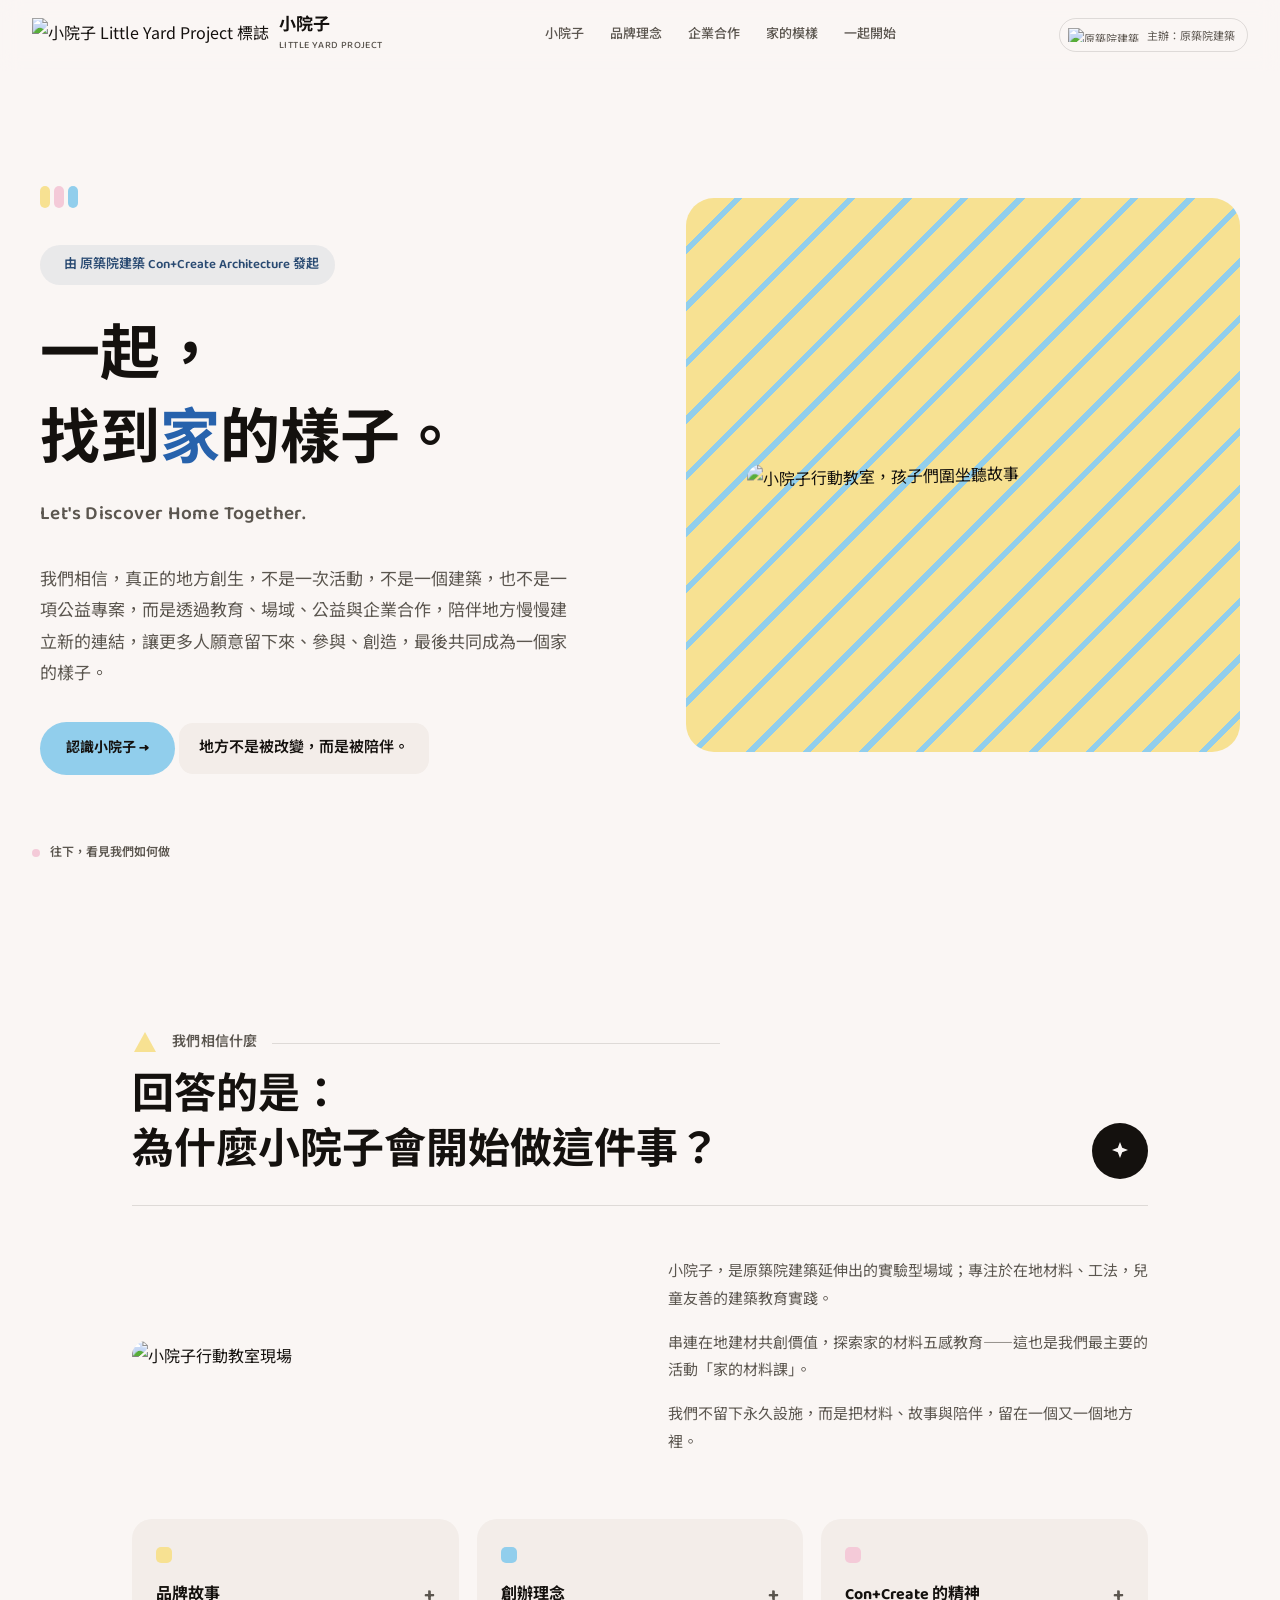
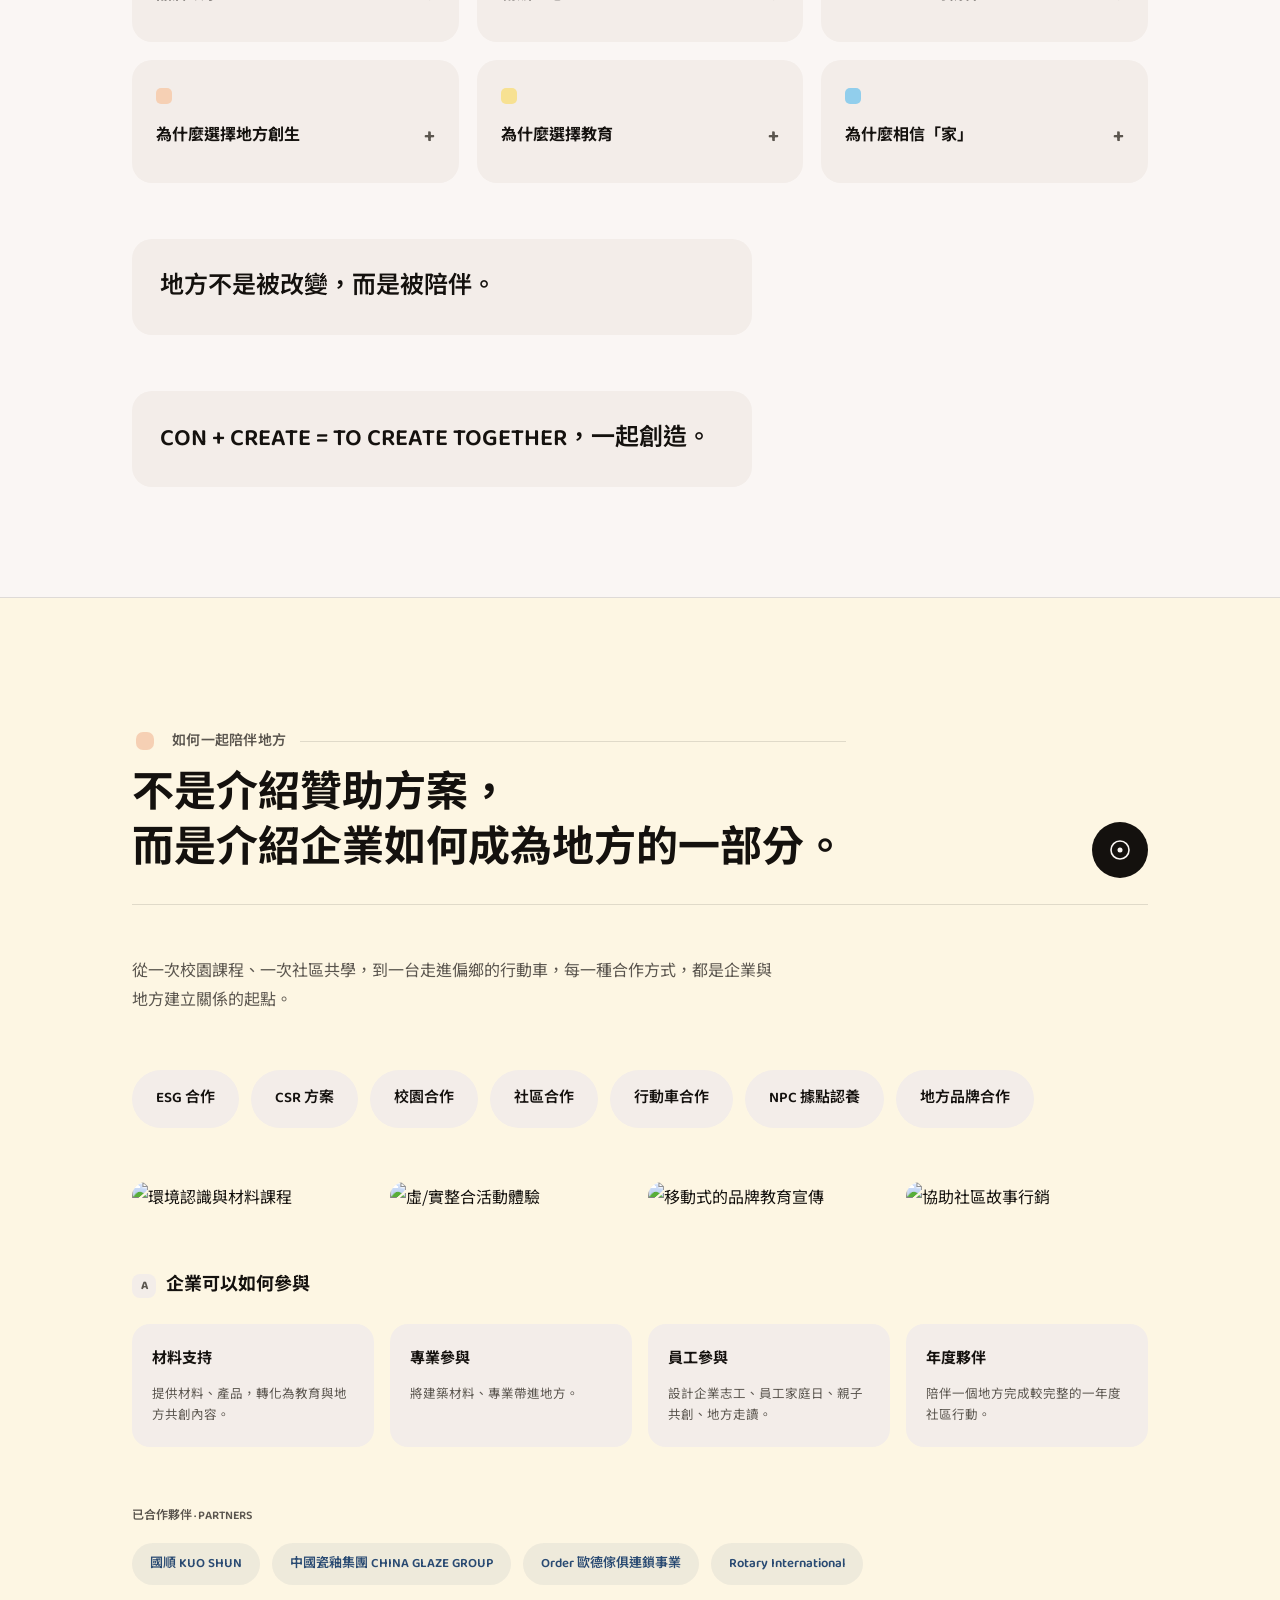
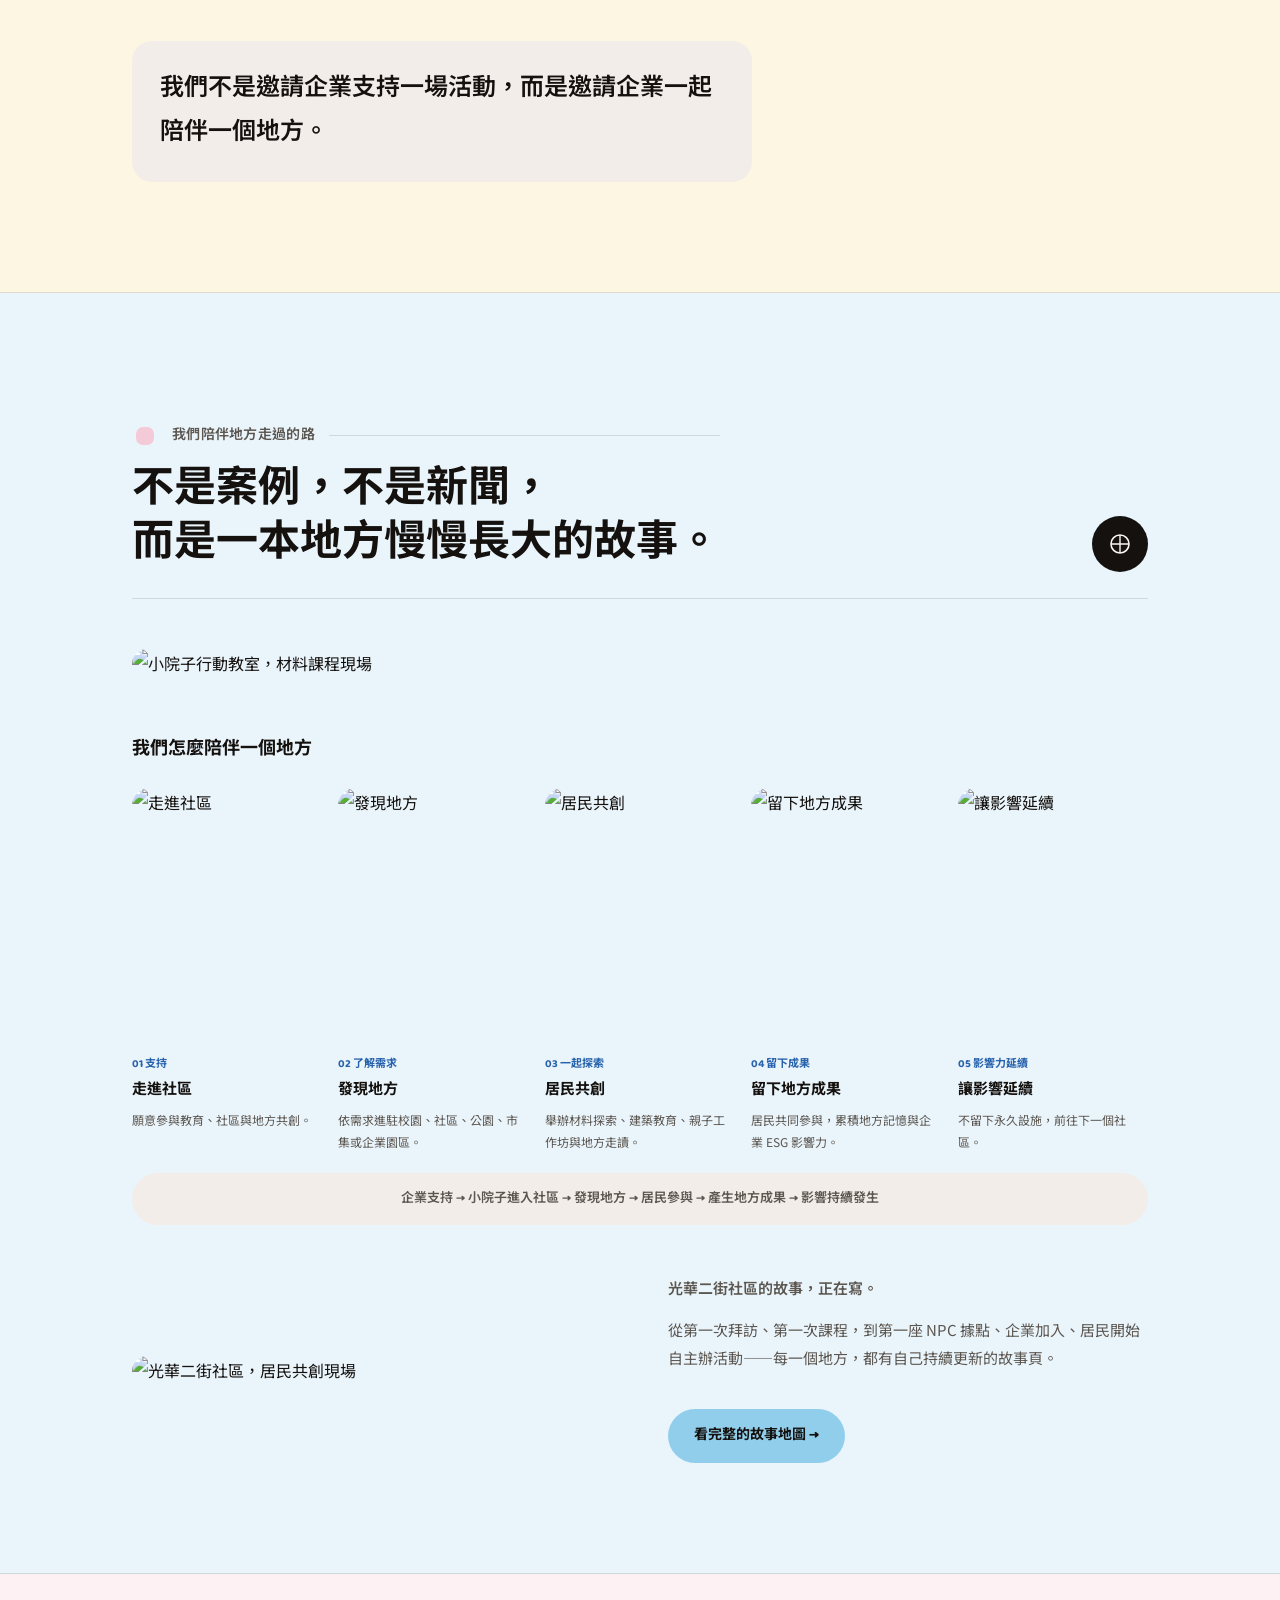
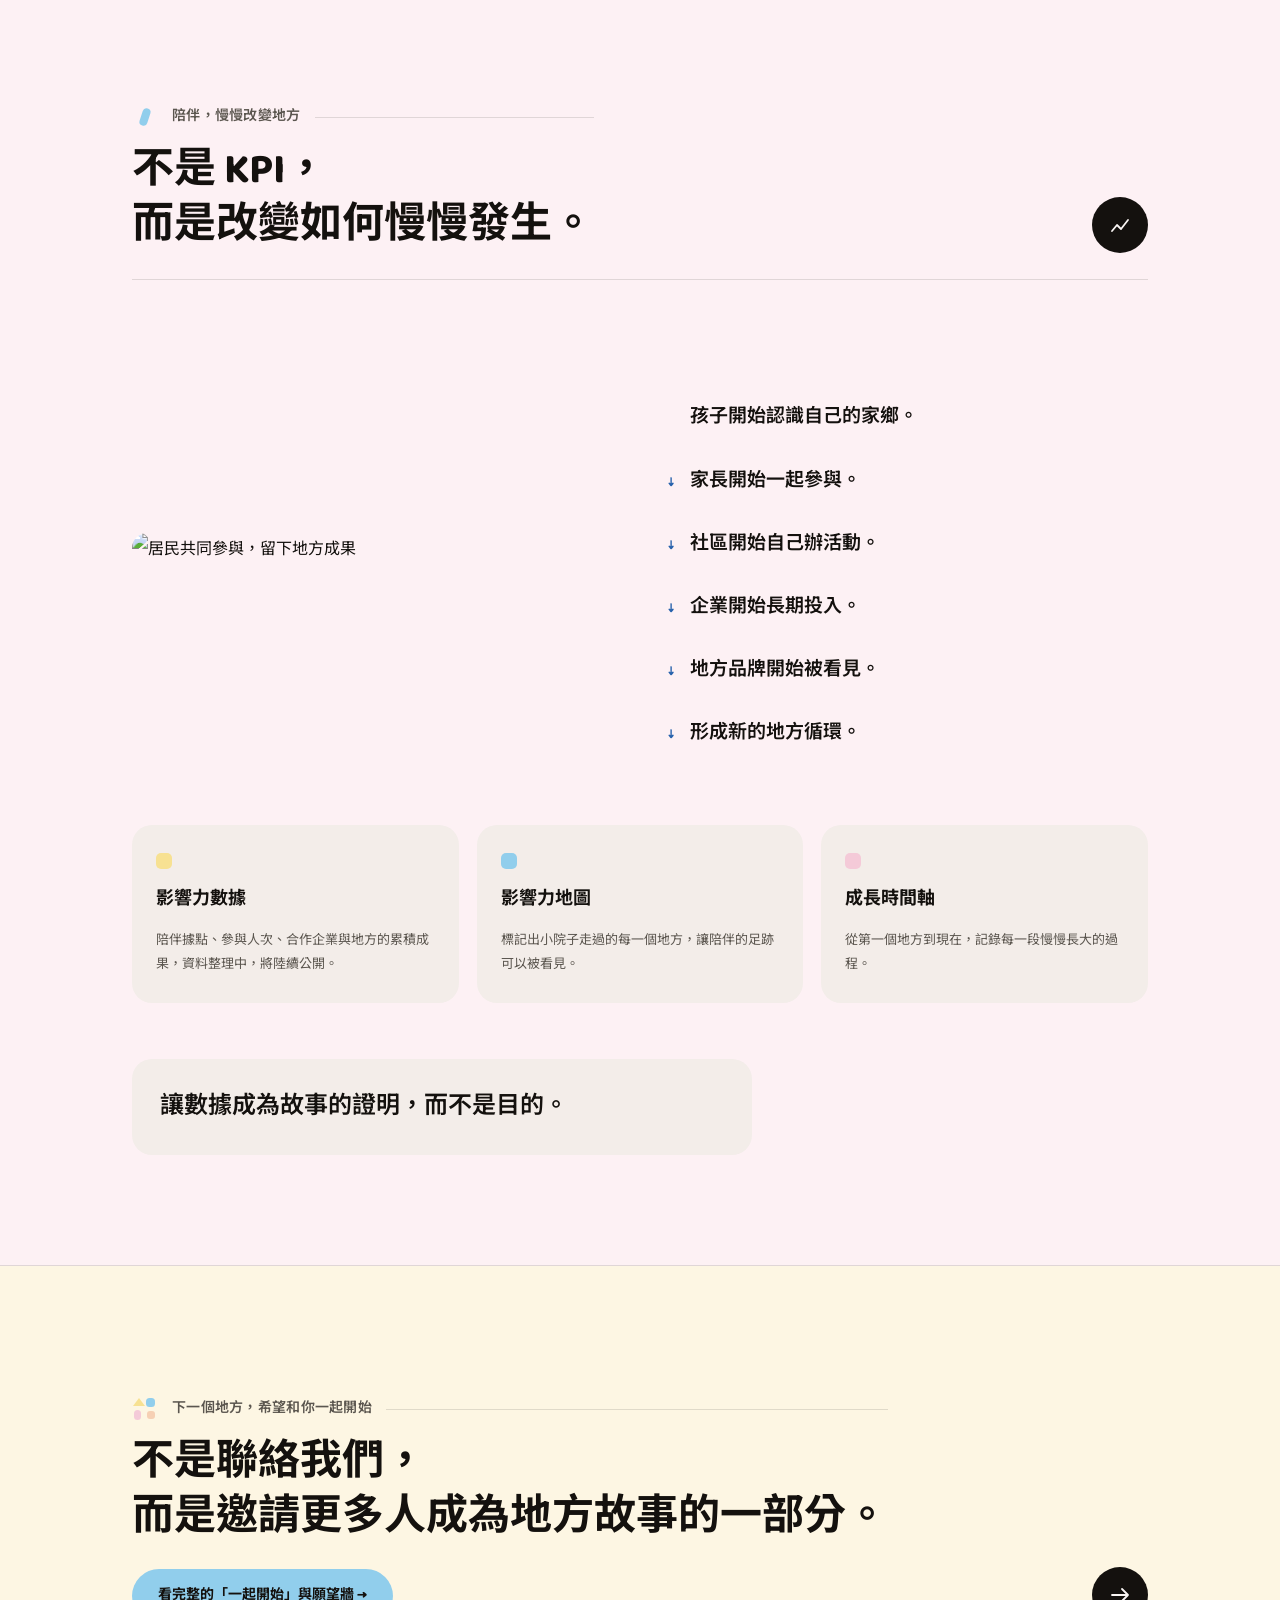
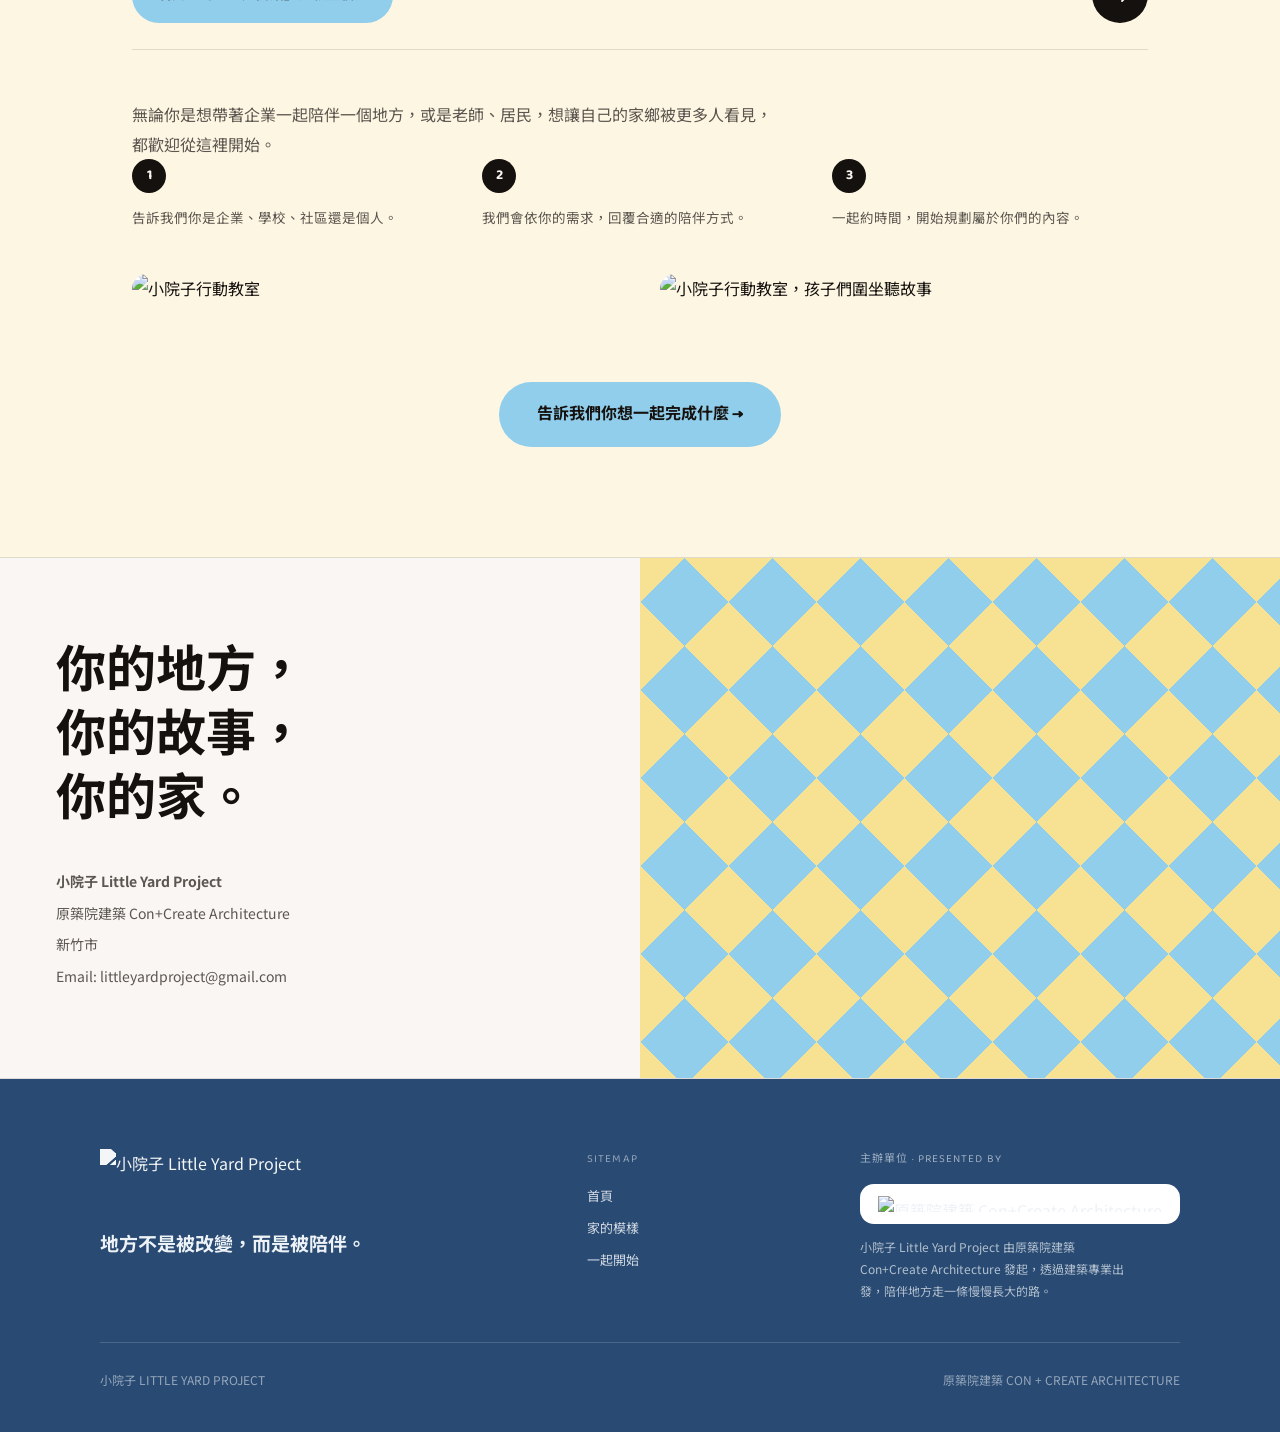
==== index.html @ 39e90b89 "更新 index.html via EZPage" ====
<!DOCTYPE html>
<html lang="zh-Hant">
<head>
<meta charset="UTF-8">
<meta name="viewport" content="width=device-width, initial-scale=1.0">
<title>小院子 Little Yard Project｜每一個地方，都值得慢慢成為一個家</title>
<link rel="preconnect" href="https://fonts.googleapis.com">
<link rel="preconnect" href="https://fonts.gstatic.com" crossorigin>
<link href="https://fonts.googleapis.com/css2?family=Baloo+2:wght@500;600;700;800&family=Noto+Sans+TC:wght@400;500;700;900&display=swap" rel="stylesheet">
<style>

  :root{
    --paper: #FAF6F4;
    --paper-2: #F3EDE9;
    --ink: #14110E;
    --ink-soft: #5B564F;

    --yellow: #F7E192;
    --peach:  #F6D0B4;
    --pink:   #F4CAD8;
    --sky:    #91CEEC;

    --deepblue: #2762AC;
    --lavender: #CEC0DE;

    --navy:  #294A72;
    --steel: #528CAF;
    --slate: #627493;

    --line: rgba(20,17,14,0.12);
    --sans: 'Noto Sans TC', sans-serif;
    --round: 'Baloo 2', 'Noto Sans TC', sans-serif;
  }

  *{box-sizing:border-box; margin:0; padding:0;}
  html{scroll-behavior:smooth;}
  body{
    background:var(--paper);
    color:var(--ink);
    font-family:var(--sans);
    line-height:1.85;
    overflow-x:hidden;
  }
  img,svg{display:block; max-width:100%;}
  a{color:inherit; text-decoration:none;}
  ::selection{ background:var(--pink); color:var(--ink); }

  .wrap{ max-width:1080px; margin:0 auto; padding:0 32px; }

  .chapter{
    position:relative;
    padding:130px 0 110px;
    border-bottom:1px solid var(--line);
  }
  .chapter:last-of-type{ border-bottom:none; }

  h1,h2,h3{ font-family:var(--round); font-weight:700; color:var(--ink); }

  .eyebrow{
    display:flex; align-items:center; gap:14px;
    font-family:var(--round);
    font-size:14px; font-weight:600;
    letter-spacing:0.02em;
    color:var(--ink-soft);
    margin-bottom:26px;
  }
  .eyebrow .mk{ width:26px; height:26px; flex:none; }
  .eyebrow::after{ content:""; flex:1; height:1px; background:var(--line); }

  .lead{
    font-family:var(--round);
    font-size:clamp(22px,3vw,30px);
    font-weight:600;
    color:var(--ink);
    max-width:720px;
    line-height:1.55;
    margin-bottom:20px;
  }
  .body-text{ font-size:16px; color:var(--ink-soft); max-width:640px; }
  .body-text + .body-text{ margin-top:14px; }

  .pull{
    font-family:var(--round);
    font-size:clamp(19px,2.4vw,24px);
    font-weight:600;
    color:var(--ink);
    max-width:620px;
    margin-top:56px;
    padding:26px 28px;
    background:var(--paper-2);
    border-radius:20px;
    position:relative;
  }

  .reveal{ opacity:0; transform:translateY(22px); transition:opacity .8s ease, transform .8s ease; }
  .reveal.in{ opacity:1; transform:translateY(0); }

  /* ---------- shape motifs (brand mark language) ---------- */
  .shape{ position:absolute; }
  .shape.tri{ width:0; height:0; }
  .tri-y{ border-left:26px solid transparent; border-right:26px solid transparent; border-top:40px solid var(--yellow); transform:rotate(8deg); }
  .tri-sky{ border-left:20px solid transparent; border-right:20px solid transparent; border-bottom:32px solid var(--sky); transform:rotate(-12deg); }
  .sq-pink{ width:38px; height:38px; background:var(--pink); border-radius:11px; transform:rotate(18deg); }
  .sq-sky{ width:24px; height:24px; background:var(--sky); border-radius:8px; transform:rotate(24deg); }
  .bar-peach{ width:18px; height:70px; background:var(--peach); border-radius:9px; transform:rotate(18deg); }

  .float{ animation: drift 7s ease-in-out infinite; }
  @keyframes drift{ 0%,100%{ transform:translateY(0) rotate(var(--r,0deg)); } 50%{ transform:translateY(-14px) rotate(var(--r,0deg)); } }

  /* ---------- nav ---------- */
  nav{
    position:fixed; top:0; left:0; right:0; z-index:50;
    display:flex; align-items:center; justify-content:space-between;
    padding:16px 32px;
    backdrop-filter: blur(10px);
    background:rgba(250,246,244,0.82);
    border-bottom:1px solid transparent;
    transition:border-color .3s ease, box-shadow .3s ease;
  }
  nav.scrolled{ border-color:var(--line); box-shadow:0 8px 24px -20px rgba(0,0,0,0.4); }
  .brand{ display:flex; align-items:center; gap:10px; }
  .brand img{ height:34px; width:auto; }
  .brand .name{ font-family:var(--round); font-weight:700; font-size:17px; line-height:1.15; }
  .brand .sub{ font-family:var(--round); font-weight:500; font-size:10px; color:var(--ink-soft); letter-spacing:0.04em; }

  .presented-by{
    display:flex; align-items:center; gap:8px;
    font-size:11px; color:var(--ink-soft);
    border:1px solid var(--line);
    padding:6px 12px 6px 8px;
    border-radius:999px;
  }
  .presented-by img{ height:14px; width:auto; }
  @media (max-width:640px){ .presented-by{ display:none; } }

  .navlinks{ display:flex; gap:26px; font-size:13px; font-weight:500; }
  @media (max-width:900px){ .navlinks{ display:none; } }
  .navlinks a{ color:var(--ink-soft); position:relative; padding-bottom:4px; }
  .navlinks a::after{ content:""; position:absolute; left:0; bottom:0; width:0; height:2px; background:var(--pink); border-radius:2px; transition:width .3s ease; }
  .navlinks a:hover::after{ width:100%; }
  .navlinks a:hover{ color:var(--ink); }

  /* ---------- hero ---------- */
  .hero{
    min-height:100svh;
    display:flex; flex-direction:column; justify-content:center;
    position:relative;
    padding:150px 32px 100px;
    overflow:hidden;
  }
  .hero-art{
    position:absolute; top:70px; right:-4%; width:46%; max-width:560px;
    border-radius:28px; overflow:hidden;
    box-shadow:0 30px 60px -30px rgba(20,17,14,0.35);
    opacity:0.96;
  }
  @media (max-width:940px){ .hero-art{ opacity:0.35; width:70%; right:-20%; top:40px; } }

  .hero-inner{ max-width:1080px; margin:0 auto; width:100%; position:relative; z-index:2; }
  .hero .badge{
    display:inline-flex; align-items:center; gap:8px;
    font-family:var(--round); font-size:13px; font-weight:600; color:var(--navy);
    background:rgba(41,74,114,0.08);
    padding:8px 16px; border-radius:999px;
    margin-bottom:30px;
  }
  .hero .badge img{ height:13px; width:auto; }
  .hero h1{
    font-size:clamp(34px, 5.4vw, 60px);
    line-height:1.4;
    max-width:760px;
  }
  .hero h1 .accent{ color:var(--deepblue); }
  .hero-eng{ font-family:var(--round); font-weight:600; font-size:clamp(15px,1.8vw,19px); color:var(--ink-soft); margin-top:14px; letter-spacing:0.02em; }
  .hero .sub{ margin-top:30px; max-width:540px; font-size:17px; color:var(--ink-soft); }
  .hero .creed{
    margin-top:46px;
    font-family:var(--round); font-weight:600; font-size:15px; color:var(--ink);
    display:inline-flex; align-items:center; gap:12px;
    background:var(--paper-2);
    padding:12px 20px; border-radius:14px;
  }

  .scroll-cue{
    position:absolute; bottom:36px; left:32px;
    display:flex; align-items:center; gap:10px;
    font-family:var(--round); font-size:12px; font-weight:600; color:var(--ink-soft);
  }
  .scroll-cue .dot{ width:8px; height:8px; border-radius:50%; background:var(--pink); animation: bob 1.8s ease-in-out infinite; }
  @keyframes bob{ 0%,100%{ transform:translateY(0);} 50%{ transform:translateY(6px);} }

  /* ---------- why: belief grid ---------- */
  .belief-grid{ margin-top:60px; display:grid; grid-template-columns:repeat(3, 1fr); gap:18px; }
  @media (max-width:760px){ .belief-grid{ grid-template-columns:1fr 1fr; } }
  @media (max-width:520px){ .belief-grid{ grid-template-columns:1fr; } }
  .belief-card{
    background:var(--paper-2);
    border-radius:20px;
    padding:28px 24px;
    transition:transform .3s ease, background .3s ease;
    cursor:pointer;
  }
  .belief-card:hover{ transform:translateY(-4px); background:var(--pink); }
  .belief-card.open{ background:var(--pink); grid-column:span 1; }
  .belief-card .dot-mark{ width:16px; height:16px; border-radius:5px; margin-bottom:14px; }
  .belief-card .row{ display:flex; align-items:center; justify-content:space-between; gap:10px; }
  .belief-card h3{ font-size:16px; font-weight:700; line-height:1.6; }
  .belief-card .plus{ font-family:var(--round); font-size:20px; font-weight:700; color:var(--ink-soft); transition:transform .3s ease; flex:none; }
  .belief-card.open .plus{ transform:rotate(45deg); }
  .belief-card .more{
    max-height:0; overflow:hidden; opacity:0;
    transition:max-height .4s ease, opacity .4s ease, margin-top .4s ease;
    font-size:13px; color:var(--ink-soft); line-height:1.85;
  }
  .belief-card.open .more{ max-height:400px; opacity:1; margin-top:16px; }

  /* ---------- with: tag cloud ---------- */
  .tag-grid{ margin-top:56px; display:flex; flex-wrap:wrap; gap:12px; }
  .tag-pill{
    font-family:var(--round); font-size:15px; font-weight:600;
    padding:13px 22px;
    border-radius:999px;
    color:var(--ink);
    background:var(--paper-2);
    border:2px solid transparent;
    transition:all .3s ease;
  }
  .tag-pill:nth-child(4n+1):hover{ background:var(--yellow); }
  .tag-pill:nth-child(4n+2):hover{ background:var(--sky); }
  .tag-pill:nth-child(4n+3):hover{ background:var(--pink); }
  .tag-pill:nth-child(4n+4):hover{ background:var(--peach); }

  /* ---------- with: participate / gain grids + partner strip ---------- */
  .sub-heading{
    font-family:var(--round); font-weight:700; font-size:18px; color:var(--ink);
    margin-top:58px; margin-bottom:22px;
    display:flex; align-items:center; gap:10px;
  }
  .sub-heading .n{
    width:24px; height:24px; border-radius:8px; background:var(--paper-2);
    display:flex; align-items:center; justify-content:center;
    font-family:var(--round); font-size:12px; color:var(--ink-soft);
  }
  .mini-grid{ display:grid; grid-template-columns:repeat(4,1fr); gap:16px; }
  @media (max-width:800px){ .mini-grid{ grid-template-columns:1fr 1fr; } }
  @media (max-width:480px){ .mini-grid{ grid-template-columns:1fr; } }
  .mini-card{ background:var(--paper-2); border-radius:18px; padding:22px 20px; }
  .mini-card h4{ font-family:var(--round); font-weight:700; font-size:15px; margin-bottom:8px; color:var(--ink); }
  .mini-card p{ font-size:12.5px; color:var(--ink-soft); line-height:1.7; }
  .mini-card ul{ list-style:none; font-size:12.5px; color:var(--ink-soft); line-height:1.9; }

  .partner-strip{ margin-top:58px; }
  .partner-strip .label{ font-family:var(--round); font-size:12px; font-weight:600; color:var(--ink-soft); margin-bottom:16px; }
  .partner-names{ display:flex; flex-wrap:wrap; gap:12px; }
  .partner-chip{
    font-family:var(--round); font-weight:600; font-size:13px; color:var(--navy);
    background:rgba(41,74,114,0.07);
    padding:9px 18px; border-radius:999px;
  }

  /* ---------- journey: process steps ---------- */
  .process-steps{ margin-top:56px; display:grid; grid-template-columns:repeat(5,1fr); gap:14px; }
  @media (max-width:900px){ .process-steps{ grid-template-columns:1fr 1fr; } }
  @media (max-width:480px){ .process-steps{ grid-template-columns:1fr; } }
  .process-step{ background:var(--paper-2); border-radius:18px; padding:20px 18px; position:relative; }
  .process-step .pn{ font-family:var(--round); font-weight:700; font-size:12px; color:var(--deepblue); margin-bottom:10px; }
  .process-step h4{ font-family:var(--round); font-weight:700; font-size:15px; margin-bottom:8px; }
  .process-step p{ font-size:12px; color:var(--ink-soft); line-height:1.7; }
  .process-flow{
    margin-top:20px; font-family:var(--round); font-size:13px; font-weight:600; color:var(--ink-soft);
    background:var(--paper-2); border-radius:999px; padding:14px 22px; text-align:center;
    line-height:1.8;
  }

  .place-chips{ margin-top:22px; display:flex; flex-wrap:wrap; gap:10px; }
  .place-chip{ font-family:var(--round); font-size:13px; font-weight:600; color:var(--ink); background:var(--paper); border:1.5px solid var(--line); padding:8px 16px; border-radius:999px; }

  .hero-split{ display:grid; grid-template-columns:1.05fr 1fr; gap:64px; align-items:center; max-width:1200px; }
  @media (max-width:940px){ .hero-split{ grid-template-columns:1fr; gap:0; } }

  /* ---------- template-style section devices ---------- */
  .chapter.bg-sky{ background:#EAF4FB; }
  .chapter.bg-yellow{ background:#FDF6E3; }
  .chapter.bg-pink{ background:#FDF1F4; }

  .section-head{
    display:flex; align-items:flex-end; justify-content:space-between; gap:24px;
    padding-bottom:26px; margin-bottom:50px; border-bottom:1px solid var(--line);
  }
  .section-head h2{ font-size:clamp(28px,4vw,42px); line-height:1.3; }
  .badge-icon{
    width:56px; height:56px; border-radius:50%; background:var(--ink); color:var(--paper);
    display:flex; align-items:center; justify-content:center; flex:none;
  }
  .badge-icon svg{ width:24px; height:24px; }

  .banner-photo{ border-radius:26px; overflow:hidden; margin-bottom:54px; box-shadow:0 24px 50px -28px rgba(20,17,14,0.35); }
  .banner-photo img{ width:100%; }

  .split-2col{ display:grid; grid-template-columns:1fr 1fr; gap:56px; align-items:center; }
  @media (max-width:820px){ .split-2col{ grid-template-columns:1fr; gap:32px; } }
  .split-2col .ph{ border-radius:22px; overflow:hidden; box-shadow:0 20px 44px -26px rgba(20,17,14,0.32); }
  .split-2col .ph img{ width:100%; display:block; }
  .split-2col .tx p{ font-size:15px; color:var(--ink-soft); margin-bottom:16px; }
  .split-2col .tx p:last-child{ margin-bottom:0; }

  .lineup-grid{ display:grid; grid-template-columns:repeat(5,1fr); gap:16px; }
  @media (max-width:900px){ .lineup-grid{ grid-template-columns:repeat(2,1fr); } }
  @media (max-width:480px){ .lineup-grid{ grid-template-columns:1fr; } }
  .lineup-card .ph{ border-radius:18px; overflow:hidden; margin-bottom:12px; aspect-ratio:3/4; }
  .lineup-card .ph img{ width:100%; height:100%; object-fit:cover; }
  .lineup-card .step-n{ font-family:var(--round); font-size:11px; font-weight:700; color:var(--deepblue); margin-bottom:3px; }
  .lineup-card h4{ font-family:var(--round); font-weight:700; font-size:15px; margin-bottom:4px; }
  .lineup-card p{ font-size:12px; color:var(--ink-soft); }

  .feature-photo-grid{ display:grid; grid-template-columns:repeat(4,1fr); gap:16px; margin-top:54px; }
  @media (max-width:820px){ .feature-photo-grid{ grid-template-columns:1fr 1fr; } }
  @media (max-width:480px){ .feature-photo-grid{ grid-template-columns:1fr; } }
  .feature-photo-grid .ph{ border-radius:20px; overflow:hidden; box-shadow:0 16px 32px -22px rgba(20,17,14,0.3); }
  .feature-photo-grid .ph img{ width:100%; display:block; }

  .booking-steps{ display:flex; gap:34px; margin-bottom:44px; flex-wrap:wrap; }
  .booking-step{ flex:1; min-width:180px; }
  .booking-step .sn{
    width:34px; height:34px; border-radius:50%; background:var(--ink); color:var(--paper);
    display:flex; align-items:center; justify-content:center; font-family:var(--round); font-weight:700; font-size:14px;
    margin-bottom:12px;
  }
  .booking-step p{ font-size:13.5px; color:var(--ink-soft); }

  .booking-split{ display:grid; grid-template-columns:1fr 1fr; gap:40px; }
  @media (max-width:900px){ .booking-split{ grid-template-columns:1fr; } }
  .booking-split .ph{ border-radius:24px; overflow:hidden; }
  .booking-split .ph img{ width:100%; height:100%; object-fit:cover; display:block; }

  /* ---------- hero v2 with pattern backdrop ---------- */
  .hero-v2-art{
    position:relative; border-radius:28px; overflow:hidden;
    background:
      repeating-linear-gradient(135deg, var(--yellow) 0 34px, transparent 34px 40px),
      var(--sky);
    display:flex; align-items:center; justify-content:center;
    aspect-ratio:1/1;
  }
  .hero-v2-art .inset{
    width:78%; border-radius:22px; overflow:hidden; box-shadow:0 26px 50px -20px rgba(20,17,14,0.4);
    transform:rotate(-1.2deg);
  }
  .hero-v2-art .inset img{ width:100%; display:block; }
  @media (max-width:940px){ .hero-v2-art{ display:none; } }
  .hero-v2-badge{
    width:44px; height:44px; margin-bottom:26px;
    display:flex; gap:4px; align-items:center;
  }
  .hero-v2-badge span{ width:10px; height:22px; border-radius:5px; }
  .cta-pill{
    display:inline-flex; align-items:center; gap:8px;
    background:var(--sky); color:var(--ink);
    font-family:var(--round); font-weight:700; font-size:14px;
    padding:14px 26px; border-radius:999px; margin-top:34px;
    transition:transform .25s ease, background .25s ease;
  }
  .cta-pill:hover{ background:var(--ink); color:var(--paper); transform:translateY(-2px); }

  /* ---------- journey: colorful path timeline ---------- */
  .journey-wrap{ position:relative; margin-top:64px; }
  .journey-line{
    position:absolute; left:19px; top:8px; bottom:8px; width:3px;
    background: repeating-linear-gradient(180deg, var(--pink) 0 10px, transparent 10px 18px);
    border-radius:2px;
  }
  @media (max-width:600px){ .journey-line{ left:13px; } }
  .milestones{ display:flex; flex-direction:column; padding-left:64px; }
  @media (max-width:600px){ .milestones{ padding-left:48px; } }
  .milestone{ position:relative; padding:22px 0; }
  .milestone .dot{
    position:absolute; left:-56px; top:26px;
    width:14px; height:14px; border-radius:5px;
    border:3px solid var(--paper);
    box-shadow:0 0 0 2px var(--line);
  }
  @media (max-width:600px){ .milestone .dot{ left:-42px; } }
  .milestone:nth-child(4n+1) .dot{ background:var(--yellow); }
  .milestone:nth-child(4n+2) .dot{ background:var(--sky); }
  .milestone:nth-child(4n+3) .dot{ background:var(--pink); }
  .milestone:nth-child(4n+4) .dot{ background:var(--peach); }
  .milestone.origin .dot{ width:20px; height:20px; left:-59px; top:23px; background:var(--deepblue); }
  @media (max-width:600px){ .milestone.origin .dot{ left:-45px; } }
  .milestone .m-title{ font-family:var(--round); font-size:19px; font-weight:700; margin-bottom:3px; }
  .milestone.origin .m-title{ color:var(--deepblue); font-size:22px; }
  .milestone .m-note{ font-size:14px; color:var(--ink-soft); }
  .milestone.ellipsis{ color:var(--ink-soft); font-family:var(--round); font-weight:600; font-size:14px; padding-top:10px; }

  /* ---------- impact ---------- */
  .flow{ margin-top:56px; display:flex; flex-direction:column; }
  .flow-step{ display:flex; align-items:baseline; gap:16px; padding:14px 0; font-family:var(--round); font-weight:600; font-size:clamp(16px,2vw,19px); }
  .flow-step .arrow{ color:var(--deepblue); font-size:14px; }
  .flow-step:first-child .arrow{ visibility:hidden; }

  .impact-cards{ margin-top:60px; display:grid; grid-template-columns:repeat(3,1fr); gap:18px; }
  @media (max-width:760px){ .impact-cards{ grid-template-columns:1fr; } }
  .impact-card{ border-radius:20px; padding:28px 24px; background:var(--paper-2); }
  .impact-card .dot-mark{ width:16px; height:16px; border-radius:5px; margin-bottom:14px; }
  .impact-card h3{ font-size:18px; font-weight:700; margin-bottom:10px; }
  .impact-card p{ font-size:13px; color:var(--ink-soft); }

  /* ---------- join ---------- */
  .join-grid{ margin-top:56px; display:grid; grid-template-columns:1fr 1fr; gap:64px; }
  @media (max-width:800px){ .join-grid{ grid-template-columns:1fr; gap:40px; } }
  .join-copy .body-text{ margin-top:18px; }
  .join-list{ margin-top:26px; }
  .join-list .row{ display:flex; gap:14px; padding:13px 0; border-top:1px solid var(--line); font-size:14px; color:var(--ink-soft); }
  .join-list .row:last-child{ border-bottom:1px solid var(--line); }
  .join-list .row b{ color:var(--ink); font-weight:700; min-width:64px; font-family:var(--round); }

  form{ display:flex; flex-direction:column; gap:16px; background:var(--paper-2); padding:30px; border-radius:24px; }
  .field{ display:flex; flex-direction:column; gap:7px; }
  .field label{ font-family:var(--round); font-size:12px; font-weight:600; color:var(--ink-soft); }
  .field input, .field select, .field textarea{
    background:var(--paper);
    border:2px solid transparent;
    border-radius:12px;
    padding:12px 14px;
    font-family:var(--sans);
    font-size:15px;
    color:var(--ink);
    outline:none;
    resize:vertical;
  }
  .field textarea{ min-height:80px; }
  .field input:focus, .field select:focus, .field textarea:focus{ border-color:var(--sky); }
  .field input::placeholder, .field textarea::placeholder{ color:rgba(20,17,14,0.35); }

  .submit-btn{
    margin-top:6px; align-self:flex-start;
    background:var(--ink); color:var(--paper);
    border:none; font-family:var(--round); font-weight:700; font-size:16px;
    padding:15px 34px; border-radius:999px; cursor:pointer;
    transition:background .3s ease, transform .2s ease;
  }
  .submit-btn:hover{ background:var(--deepblue); transform:translateY(-1px); }
  .submit-btn:focus-visible, a:focus-visible, .navlinks a:focus-visible{ outline:2px solid var(--deepblue); outline-offset:3px; }

  /* ---------- closing cta with geometric pattern ---------- */
  .closing-cta{ background:var(--paper); padding:0; border-bottom:1px solid var(--line); }
  .closing-grid{ display:grid; grid-template-columns:1fr 1fr; min-height:520px; }
  @media (max-width:860px){ .closing-grid{ grid-template-columns:1fr; min-height:auto; } }
  .closing-text{ display:flex; flex-direction:column; justify-content:center; padding:80px 56px; }
  .closing-text h2{ font-size:clamp(30px,4.6vw,50px); line-height:1.28; margin-bottom:36px; }
  .closing-text .info p{ font-size:14px; color:var(--ink-soft); margin-bottom:6px; }
  .closing-pattern{
    background-image:
      linear-gradient(135deg, var(--yellow) 25%, transparent 25.5%, transparent 75%, var(--yellow) 75.5%),
      linear-gradient(45deg, var(--yellow) 25%, var(--sky) 25.5%, var(--sky) 75%, var(--yellow) 75.5%);
    background-size:88px 88px;
    background-position:0 0, 0 0;
    min-height:360px;
  }
  @media (max-width:860px){ .closing-pattern{ min-height:220px; } }

  /* ---------- footer / presented by ---------- */
  footer{ background:var(--navy); color:#EDF2F7; padding:70px 32px 40px; }
  .footer-wrap{ max-width:1080px; margin:0 auto; }
  .footer-top{ display:flex; flex-wrap:wrap; justify-content:space-between; align-items:flex-start; gap:40px; padding-bottom:40px; border-bottom:1px solid rgba(255,255,255,0.16); }
  .footer-brand .creed{ font-family:var(--round); font-weight:700; font-size:19px; margin-bottom:10px; max-width:360px; line-height:1.6; }
  .footer-brand img.small-lockup{ height:64px; width:auto; margin-bottom:18px; filter:brightness(0) invert(1); opacity:0.95; }
  .footer-nav{ display:flex; flex-direction:column; gap:8px; }
  .footer-nav .label{ font-size:11px; letter-spacing:0.1em; color:rgba(237,242,247,0.55); margin-bottom:6px; text-transform:uppercase; font-family:var(--round); }
  .footer-nav a{ font-size:13px; color:rgba(237,242,247,0.85); }
  .footer-nav a:hover{ color:#fff; text-decoration:underline; }
  .presenter{ text-align:left; }
  .presenter .label{ font-size:11px; letter-spacing:0.1em; color:rgba(237,242,247,0.6); margin-bottom:14px; text-transform:uppercase; font-family:var(--round); }
  .presenter img{ height:40px; width:auto; background:#fff; padding:12px 18px; border-radius:14px; }
  .presenter p{ font-size:12px; color:rgba(237,242,247,0.7); margin-top:12px; max-width:280px; }
  .footer-bottom{ padding-top:26px; display:flex; justify-content:space-between; flex-wrap:wrap; gap:12px; font-size:12px; color:rgba(237,242,247,0.55); }

  @media (prefers-reduced-motion: reduce){
    html{ scroll-behavior:auto; }
    .reveal{ transition:none; opacity:1; transform:none; }
    .scroll-cue .dot, .float{ animation:none; }
  }
</style>
</head>
<body>

<nav id="nav">
  <div class="brand">
    <img src="assets/logo-mark.png" alt="小院子 Little Yard Project 標誌">
    <div>
      <div class="name">小院子</div>
      <div class="sub">LITTLE YARD PROJECT</div>
    </div>
  </div>
  <div class="navlinks">
    <a href="index.html">小院子</a>
    <a href="#why">品牌理念</a>
    <a href="#with">企業合作</a>
    <a href="story.html">家的模樣</a>
    <a href="join.html">一起開始</a>
  </div>
  <a class="presented-by" href="#presenter">
    <img src="assets/con-logo.png" alt="原築院建築">
    主辦：原築院建築
  </a>
</nav>

<!-- ============ HERO / 品牌理念 ============ -->
<header class="hero" id="why">
  <div class="hero-inner hero-split">
    <div>
      <div class="hero-v2-badge">
        <span style="background:var(--yellow)"></span><span style="background:var(--pink)"></span><span style="background:var(--sky)"></span>
      </div>
      <div class="badge reveal"><img src="assets/con-logo.png" alt="">由 原築院建築 Con+Create Architecture 發起</div>
      <h1 class="reveal">一起，<br>找到<span class="accent">家</span>的樣子。</h1>
      <p class="hero-eng reveal">Let's Discover Home Together.</p>
      <p class="sub reveal">我們相信，真正的地方創生，不是一次活動，不是一個建築，也不是一項公益專案，而是透過教育、場域、公益與企業合作，陪伴地方慢慢建立新的連結，讓更多人願意留下來、參與、創造，最後共同成為一個家的樣子。</p>
      <a href="#why-detail" class="cta-pill reveal">認識小院子 →</a>
      <div class="creed reveal" style="margin-top:24px;">地方不是被改變，而是被陪伴。</div>
    </div>
    <div class="hero-v2-art reveal">
      <div class="inset"><img src="assets/hero-truck.jpg" alt="小院子行動教室，孩子們圍坐聽故事"></div>
    </div>
  </div>
  <div class="scroll-cue"><span class="dot"></span>往下，看見我們如何做</div>
</header>

<section class="chapter" id="why-detail">
  <div class="wrap">
    <div class="section-head reveal">
      <div>
        <div class="eyebrow" style="margin-bottom:14px; border:none;"><svg class="mk" viewBox="0 0 26 26"><polygon points="13,2 24,22 2,22" fill="#F7E192"/></svg>我們相信什麼</div>
        <h2>回答的是：<br>為什麼小院子會開始做這件事？</h2>
      </div>
      <div class="badge-icon"><svg viewBox="0 0 24 24" fill="none"><path d="M12 3l2.2 5.8L20 11l-5.8 2.2L12 19l-2.2-5.8L4 11l5.8-2.2L12 3z" fill="currentColor"/></svg></div>
    </div>

    <div class="split-2col reveal">
      <div class="ph"><img src="assets/truck2.jpg" alt="小院子行動教室現場"></div>
      <div class="tx">
        <p>小院子，是原築院建築延伸出的實驗型場域；專注於在地材料、工法，兒童友善的建築教育實踐。</p>
        <p>串連在地建材共創價值，探索家的材料五感教育——這也是我們最主要的活動「家的材料課」。</p>
        <p>我們不留下永久設施，而是把材料、故事與陪伴，留在一個又一個地方裡。</p>
      </div>
    </div>

    <div class="belief-grid reveal" style="margin-top:64px;" id="belief-grid">
      <div class="belief-card">
        <div class="dot-mark" style="background:var(--yellow)"></div>
        <div class="row"><h3>品牌故事</h3><span class="plus">+</span></div>
        <div class="more">多年來，我們在建築設計的過程中，看見了無數不同的家庭、社區與地方。我們發現，真正影響一座城市的，不只是新的建築，而是人與人、人與地方之間是否還保有連結。好的建築可以改善空間，但真正讓地方持續成長的，是教育、文化、公益與共同參與。因此，我們開始思考：如果建築能創造空間，是否也能創造一個更好的地方？這，就是小院子的起點。</div>
      </div>
      <div class="belief-card">
        <div class="dot-mark" style="background:var(--sky)"></div>
        <div class="row"><h3>創辦理念</h3><span class="plus">+</span></div>
        <div class="more">在每一次地方合作中，我們發現：企業希望投入 ESG，卻找不到真正能長期合作的地方；社區希望改善環境，卻缺乏持續的資源；學校希望帶給孩子更多元的學習體驗；地方品牌希望被更多人認識；居民希望重新找回對地方的認同。每一方都擁有改變地方的力量，只是彼此還沒有真正相遇——我們存在的目的，就是成為那個把彼此連結起來的平台。</div>
      </div>
      <div class="belief-card">
        <div class="dot-mark" style="background:var(--pink)"></div>
        <div class="row"><h3>Con+Create 的精神</h3><span class="plus">+</span></div>
        <div class="more">CON + CREATE = TO CREATE TOGETHER，一起創造。我們相信，最好的公益，不是單向付出，而是共同創造新的價值——讓企業的品牌價值、居民的生活、孩子的教育、地方的文化，一起成長。</div>
      </div>
      <div class="belief-card">
        <div class="dot-mark" style="background:var(--peach)"></div>
        <div class="row"><h3>為什麼選擇地方創生</h3><span class="plus">+</span></div>
        <div class="more">真正的地方創生，不是完成一個補助計畫，也不是一次性的活動。真正重要的，是建立一個十年後仍然持續發生的合作關係——讓地方不是被改變，而是被陪伴著，慢慢長出自己的樣子。</div>
      </div>
      <div class="belief-card">
        <div class="dot-mark" style="background:var(--yellow)"></div>
        <div class="row"><h3>為什麼選擇教育</h3><span class="plus">+</span></div>
        <div class="more">AI 可以回答問題，卻無法替孩子感受木頭的溫度；搜尋可以找到知識，卻無法替孩子理解家的故事。未來真正重要的能力，不是背更多答案，而是擁有觀察力、感受力、思考力、合作力、創造力與關懷力。我們教的不是建材，而是認識生活的方法。</div>
      </div>
      <div class="belief-card">
        <div class="dot-mark" style="background:var(--sky)"></div>
        <div class="row"><h3>為什麼相信「家」</h3><span class="plus">+</span></div>
        <div class="more">每一個地方，都值得慢慢成為一個家。家不是一棟建築完工的那一刻，而是孩子放學後仍願意回來、居民願意主動相聚、企業願意一年一年再回來的地方。地方不是被改變，而是被陪伴。</div>
      </div>
    </div>
    <p class="pull reveal">地方不是被改變，而是被陪伴。</p>
    <p class="pull reveal">CON + CREATE = TO CREATE TOGETHER，一起創造。</p>
  </div>
</section>

<!-- ============ 企業合作 With ============ -->
<section class="chapter bg-yellow" id="with">
  <div class="wrap">
    <div class="section-head reveal">
      <div>
        <div class="eyebrow" style="margin-bottom:14px; border:none;"><svg class="mk" viewBox="0 0 26 26"><rect x="4" y="4" width="18" height="18" rx="7" fill="#F6D0B4"/></svg>如何一起陪伴地方</div>
        <h2>不是介紹贊助方案，<br>而是介紹企業如何成為地方的一部分。</h2>
      </div>
      <div class="badge-icon"><svg viewBox="0 0 24 24" fill="none"><circle cx="12" cy="12" r="9" stroke="currentColor" stroke-width="1.6"/><circle cx="12" cy="12" r="2.5" fill="currentColor"/></svg></div>
    </div>
    <p class="body-text reveal">從一次校園課程、一次社區共學，到一台走進偏鄉的行動車，每一種合作方式，都是企業與地方建立關係的起點。</p>
    <div class="tag-grid reveal">
      <div class="tag-pill">ESG 合作</div>
      <div class="tag-pill">CSR 方案</div>
      <div class="tag-pill">校園合作</div>
      <div class="tag-pill">社區合作</div>
      <div class="tag-pill">行動車合作</div>
      <div class="tag-pill">NPC 據點認養</div>
      <div class="tag-pill">地方品牌合作</div>
    </div>

    <div class="feature-photo-grid reveal">
      <div class="ph"><img src="assets/feature-0.jpg" alt="環境認識與材料課程"></div>
      <div class="ph"><img src="assets/feature-1.jpg" alt="虛/實整合活動體驗"></div>
      <div class="ph"><img src="assets/feature-2.jpg" alt="移動式的品牌教育宣傳"></div>
      <div class="ph"><img src="assets/feature-3.jpg" alt="協助社區故事行銷"></div>
    </div>

    <div class="sub-heading reveal"><span class="n">A</span>企業可以如何參與</div>
    <div class="mini-grid reveal">
      <div class="mini-card"><h4>材料支持</h4><p>提供材料、產品，轉化為教育與地方共創內容。</p></div>
      <div class="mini-card"><h4>專業參與</h4><p>將建築材料、專業帶進地方。</p></div>
      <div class="mini-card"><h4>員工參與</h4><p>設計企業志工、員工家庭日、親子共創、地方走讀。</p></div>
      <div class="mini-card"><h4>年度夥伴</h4><p>陪伴一個地方完成較完整的一年度社區行動。</p></div>
    </div>

    <div class="partner-strip reveal">
      <div class="label">已合作夥伴 · PARTNERS</div>
      <div class="partner-names">
        <span class="partner-chip">國順 KUO SHUN</span>
        <span class="partner-chip">中國瓷釉集團 CHINA GLAZE GROUP</span>
        <span class="partner-chip">Order 歐德傢俱連鎖事業</span>
        <span class="partner-chip">Rotary International</span>
      </div>
    </div>

    <p class="pull reveal">我們不是邀請企業支持一場活動，而是邀請企業一起陪伴一個地方。</p>
  </div>
</section>

<!-- ============ 家的足跡 Journey ============ -->
<section class="chapter bg-sky" id="journey">
  <div class="wrap">
    <div class="section-head reveal">
      <div>
        <div class="eyebrow" style="margin-bottom:14px; border:none;"><svg class="mk" viewBox="0 0 26 26"><rect x="4" y="4" width="18" height="18" rx="7" fill="#F4CAD8"/></svg>我們陪伴地方走過的路</div>
        <h2>不是案例，不是新聞，<br>而是一本地方慢慢長大的故事。</h2>
      </div>
      <div class="badge-icon"><svg viewBox="0 0 24 24" fill="none"><circle cx="12" cy="12" r="9" stroke="currentColor" stroke-width="1.6"/><path d="M12 3v18M3 12h18" stroke="currentColor" stroke-width="1.4"/></svg></div>
    </div>

    <div class="banner-photo reveal"><img src="assets/truck3.jpg" alt="小院子行動教室，材料課程現場"></div>

    <div class="sub-heading reveal" style="margin-top:0;">我們怎麼陪伴一個地方</div>
    <div class="lineup-grid reveal">
      <div class="lineup-card"><div class="ph"><img src="assets/journey-walkin.jpg" alt="走進社區"></div><div class="step-n">01 支持</div><h4>走進社區</h4><p>願意參與教育、社區與地方共創。</p></div>
      <div class="lineup-card"><div class="ph"><img src="assets/journey-discover.jpg" alt="發現地方"></div><div class="step-n">02 了解需求</div><h4>發現地方</h4><p>依需求進駐校園、社區、公園、市集或企業園區。</p></div>
      <div class="lineup-card"><div class="ph"><img src="assets/journey-cocreate.jpg" alt="居民共創"></div><div class="step-n">03 一起探索</div><h4>居民共創</h4><p>舉辦材料探索、建築教育、親子工作坊與地方走讀。</p></div>
      <div class="lineup-card"><div class="ph"><img src="assets/journey-handover.jpg" alt="留下地方成果"></div><div class="step-n">04 留下成果</div><h4>留下地方成果</h4><p>居民共同參與，累積地方記憶與企業 ESG 影響力。</p></div>
      <div class="lineup-card"><div class="ph"><img src="assets/journey-continue.jpg" alt="讓影響延續"></div><div class="step-n">05 影響力延續</div><h4>讓影響延續</h4><p>不留下永久設施，前往下一個社區。</p></div>
    </div>
    <div class="process-flow reveal">企業支持 → 小院子進入社區 → 發現地方 → 居民參與 → 產生地方成果 → 影響持續發生</div>

    <div class="split-2col reveal" style="margin-top:54px;">
      <div class="ph"><img src="assets/journey-cocreate.jpg" alt="光華二街社區，居民共創現場"></div>
      <div class="tx">
        <p class="lead" style="margin-bottom:14px;">光華二街社區的故事，正在寫。</p>
        <p>從第一次拜訪、第一次課程，到第一座 NPC 據點、企業加入、居民開始自主辦活動——每一個地方，都有自己持續更新的故事頁。</p>
        <a href="story.html" class="cta-pill" style="margin-top:22px;">看完整的故事地圖 →</a>
      </div>
    </div>
  </div>
</section>

<!-- ============ 地方影響力 Impact ============ -->
<section class="chapter bg-pink" id="impact">
  <div class="wrap">
    <div class="section-head reveal">
      <div>
        <div class="eyebrow" style="margin-bottom:14px; border:none;"><svg class="mk" viewBox="0 0 26 26"><rect x="9" y="4" width="8" height="18" rx="4" fill="#91CEEC" transform="rotate(18 13 13)"/></svg>陪伴，慢慢改變地方</div>
        <h2>不是 KPI，<br>而是改變如何慢慢發生。</h2>
      </div>
      <div class="badge-icon"><svg viewBox="0 0 24 24" fill="none"><path d="M4 18l5-6 4 4 7-9" stroke="currentColor" stroke-width="1.8" stroke-linecap="round" stroke-linejoin="round"/></svg></div>
    </div>

    <div class="split-2col reveal">
      <div class="ph"><img src="assets/journey-handover.jpg" alt="居民共同參與，留下地方成果"></div>
      <div class="flow">
        <div class="flow-step"><span class="arrow">↓</span>孩子開始認識自己的家鄉。</div>
        <div class="flow-step"><span class="arrow">↓</span>家長開始一起參與。</div>
        <div class="flow-step"><span class="arrow">↓</span>社區開始自己辦活動。</div>
        <div class="flow-step"><span class="arrow">↓</span>企業開始長期投入。</div>
        <div class="flow-step"><span class="arrow">↓</span>地方品牌開始被看見。</div>
        <div class="flow-step"><span class="arrow">↓</span>形成新的地方循環。</div>
      </div>
    </div>

    <div class="impact-cards reveal">
      <div class="impact-card"><div class="dot-mark" style="background:var(--yellow)"></div><h3>影響力數據</h3><p>陪伴據點、參與人次、合作企業與地方的累積成果，資料整理中，將陸續公開。</p></div>
      <div class="impact-card"><div class="dot-mark" style="background:var(--sky)"></div><h3>影響力地圖</h3><p>標記出小院子走過的每一個地方，讓陪伴的足跡可以被看見。</p></div>
      <div class="impact-card"><div class="dot-mark" style="background:var(--pink)"></div><h3>成長時間軸</h3><p>從第一個地方到現在，記錄每一段慢慢長大的過程。</p></div>
    </div>

    <p class="pull reveal">讓數據成為故事的證明，而不是目的。</p>
  </div>
</section>

<!-- ============ 一起開始 Join ============ -->
<section class="chapter bg-yellow" id="join">
  <div class="wrap">
    <div class="section-head reveal">
      <div>
        <div class="eyebrow" style="margin-bottom:14px; border:none;">
          <svg class="mk" viewBox="0 0 26 26">
            <polygon points="7,2 13,10 1,10" fill="#F7E192"/>
            <rect x="14" y="2" width="9" height="9" rx="3.5" fill="#91CEEC"/>
            <rect x="2" y="14" width="7" height="10" rx="3.5" fill="#F4CAD8"/>
            <rect x="15" y="15" width="8" height="8" rx="3" fill="#F6D0B4"/>
          </svg>
          下一個地方，希望和你一起開始
        </div>
        <h2>不是聯絡我們，<br>而是邀請更多人成為地方故事的一部分。</h2>
        <a href="join.html" class="cta-pill" style="margin-top:24px;">看完整的「一起開始」與願望牆 →</a>
      </div>
      <div class="badge-icon"><svg viewBox="0 0 24 24" fill="none"><path d="M4 12h16M14 6l6 6-6 6" stroke="currentColor" stroke-width="1.8" stroke-linecap="round" stroke-linejoin="round"/></svg></div>
    </div>

    <p class="body-text reveal">無論你是想帶著企業一起陪伴一個地方，或是老師、居民，想讓自己的家鄉被更多人看見，都歡迎從這裡開始。</p>

    <div class="booking-steps reveal">
      <div class="booking-step"><div class="sn">1</div><p>告訴我們你是企業、學校、社區還是個人。</p></div>
      <div class="booking-step"><div class="sn">2</div><p>我們會依你的需求，回覆合適的陪伴方式。</p></div>
      <div class="booking-step"><div class="sn">3</div><p>一起約時間，開始規劃屬於你們的內容。</p></div>
    </div>

    <div class="booking-split">
      <div class="ph reveal"><img src="assets/truck2.jpg" alt="小院子行動教室"></div>
      <div class="ph reveal"><img src="assets/hero-truck.jpg" alt="小院子行動教室，孩子們圍坐聽故事"></div>
    </div>

    <div class="reveal" style="text-align:center; margin-top:44px;">
      <a href="join.html" class="cta-pill" style="font-size:16px; padding:18px 38px;">告訴我們你想一起完成什麼 →</a>
    </div>
  </div>
</section>

<section class="closing-cta">
  <div class="closing-grid">
    <div class="closing-text reveal">
      <h2>你的地方，<br>你的故事，<br>你的家。</h2>
      <div class="info">
        <p><strong>小院子 Little Yard Project</strong></p>
        <p>原築院建築 Con+Create Architecture</p>
        <p>新竹市</p>
        <p>Email: littleyardproject@gmail.com</p>
      </div>
    </div>
    <div class="closing-pattern"></div>
  </div>
</section>

<footer id="presenter">
  <div class="footer-wrap">
    <div class="footer-top">
      <div class="footer-brand">
        <img class="small-lockup" src="assets/logo-lockup.png" alt="小院子 Little Yard Project">
        <div class="creed">地方不是被改變，而是被陪伴。</div>
      </div>
      <div class="footer-nav">
        <div class="label">Sitemap</div>
        <a href="index.html">首頁</a>
        <a href="story.html">家的模樣</a>
        <a href="join.html">一起開始</a>
      </div>
      <div class="presenter">
        <div class="label">主辦單位 · Presented by</div>
        <img src="assets/con-logo.png" alt="原築院建築 Con+Create Architecture">
        <p>小院子 Little Yard Project 由原築院建築 Con+Create Architecture 發起，透過建築專業出發，陪伴地方走一條慢慢長大的路。</p>
      </div>
    </div>
    <div class="footer-bottom">
      <span>小院子 LITTLE YARD PROJECT</span>
      <span>原築院建築 CON + CREATE ARCHITECTURE</span>
    </div>
  </div>
</footer>

<script>
  const nav = document.getElementById('nav');
  window.addEventListener('scroll', () => { nav.classList.toggle('scrolled', window.scrollY > 20); });

  const revealEls = document.querySelectorAll('.reveal');
  const io = new IntersectionObserver((entries) => {
    entries.forEach(e => { if (e.isIntersecting){ e.target.classList.add('in'); io.unobserve(e.target); } });
  }, { threshold: 0.12 });
  revealEls.forEach(el => io.observe(el));

  document.querySelectorAll('#belief-grid .belief-card').forEach(card => {
    card.addEventListener('click', () => {
      const wasOpen = card.classList.contains('open');
      document.querySelectorAll('#belief-grid .belief-card').forEach(c => c.classList.remove('open'));
      if(!wasOpen) card.classList.add('open');
    });
  });
</script>

</body>
</html>
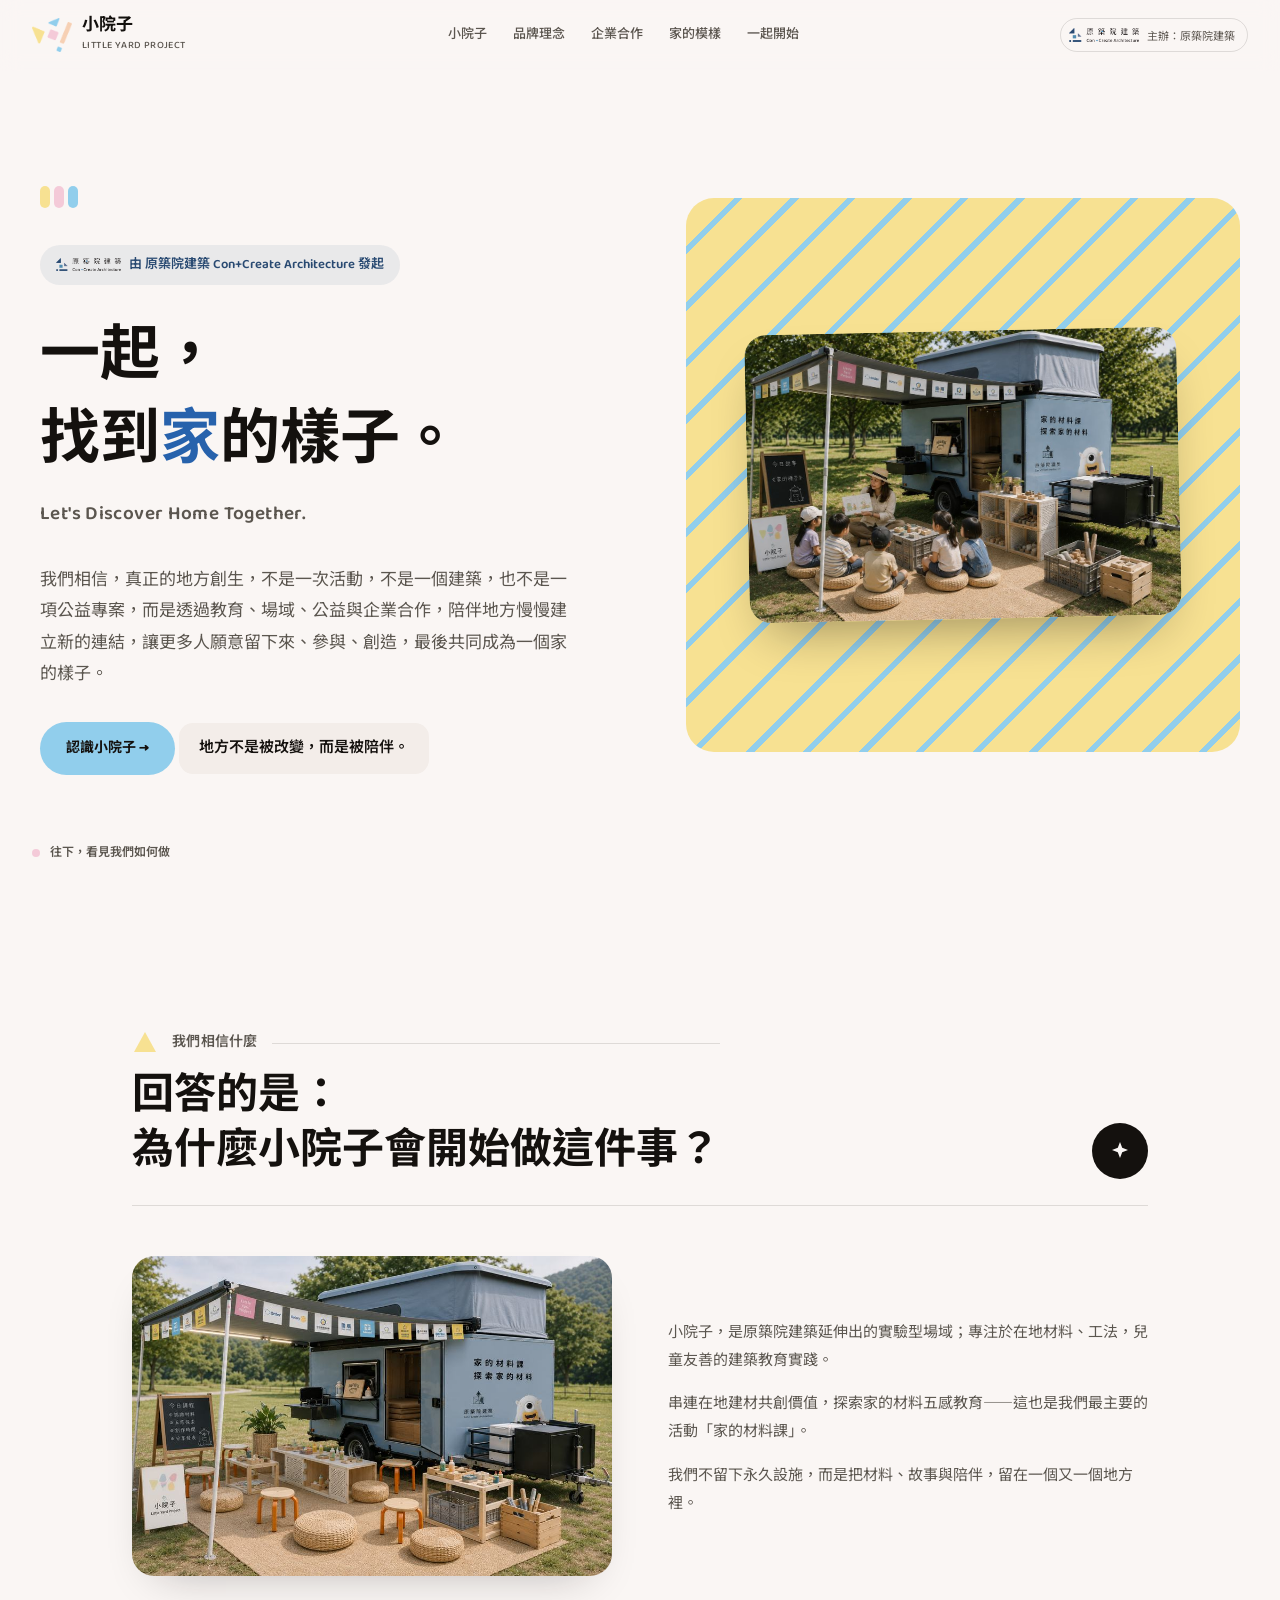
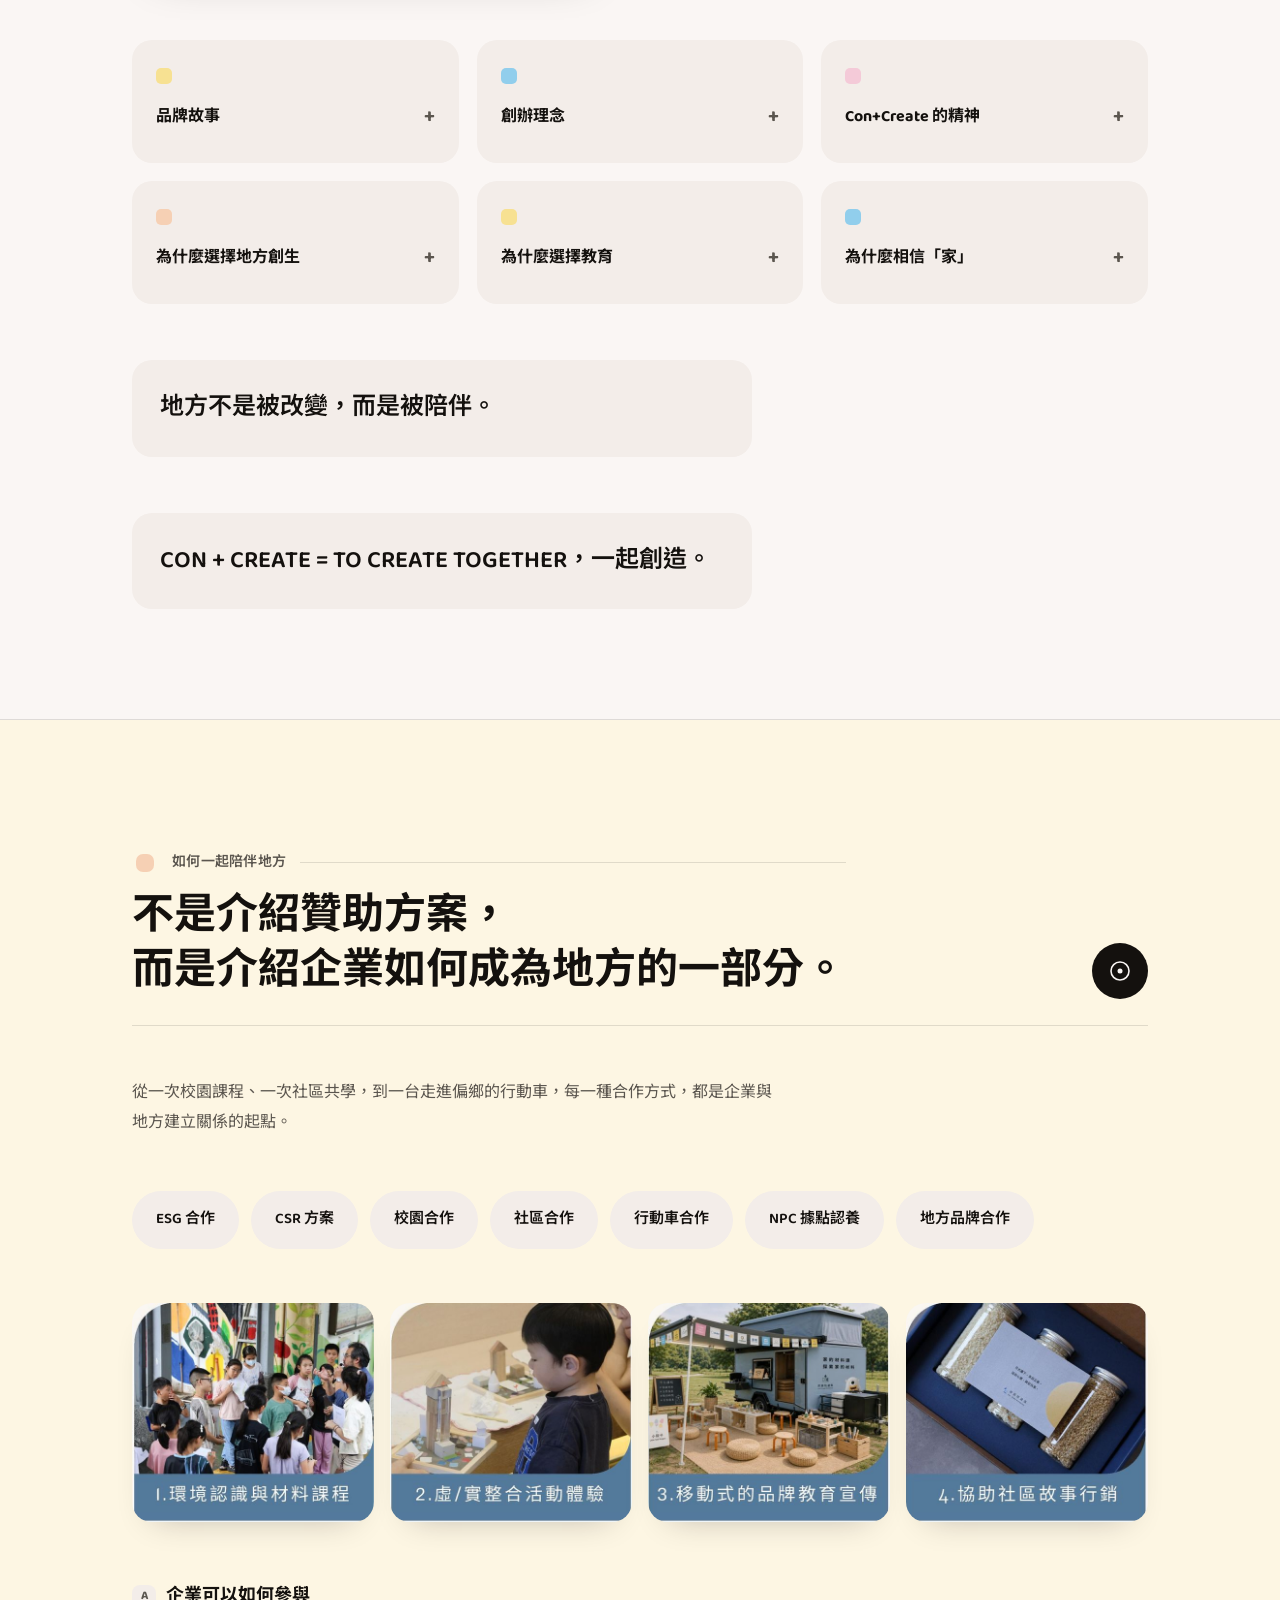
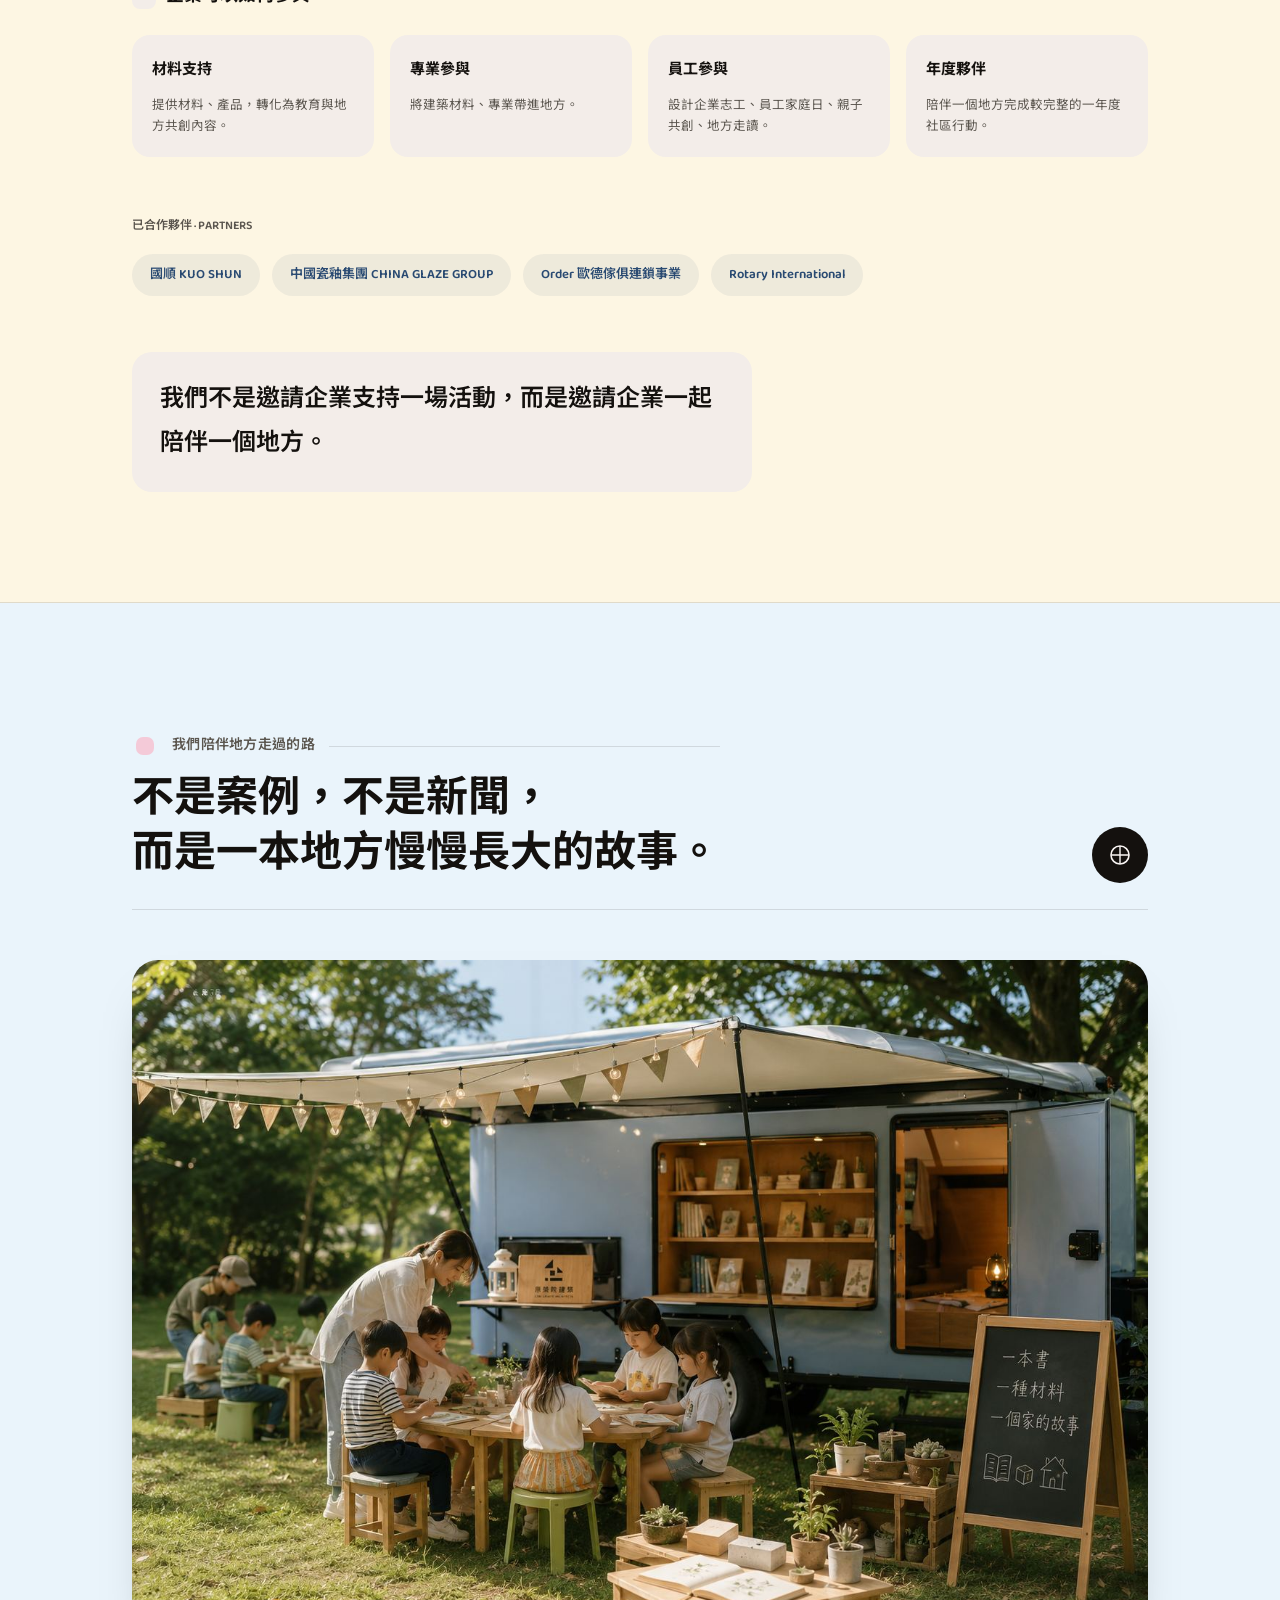
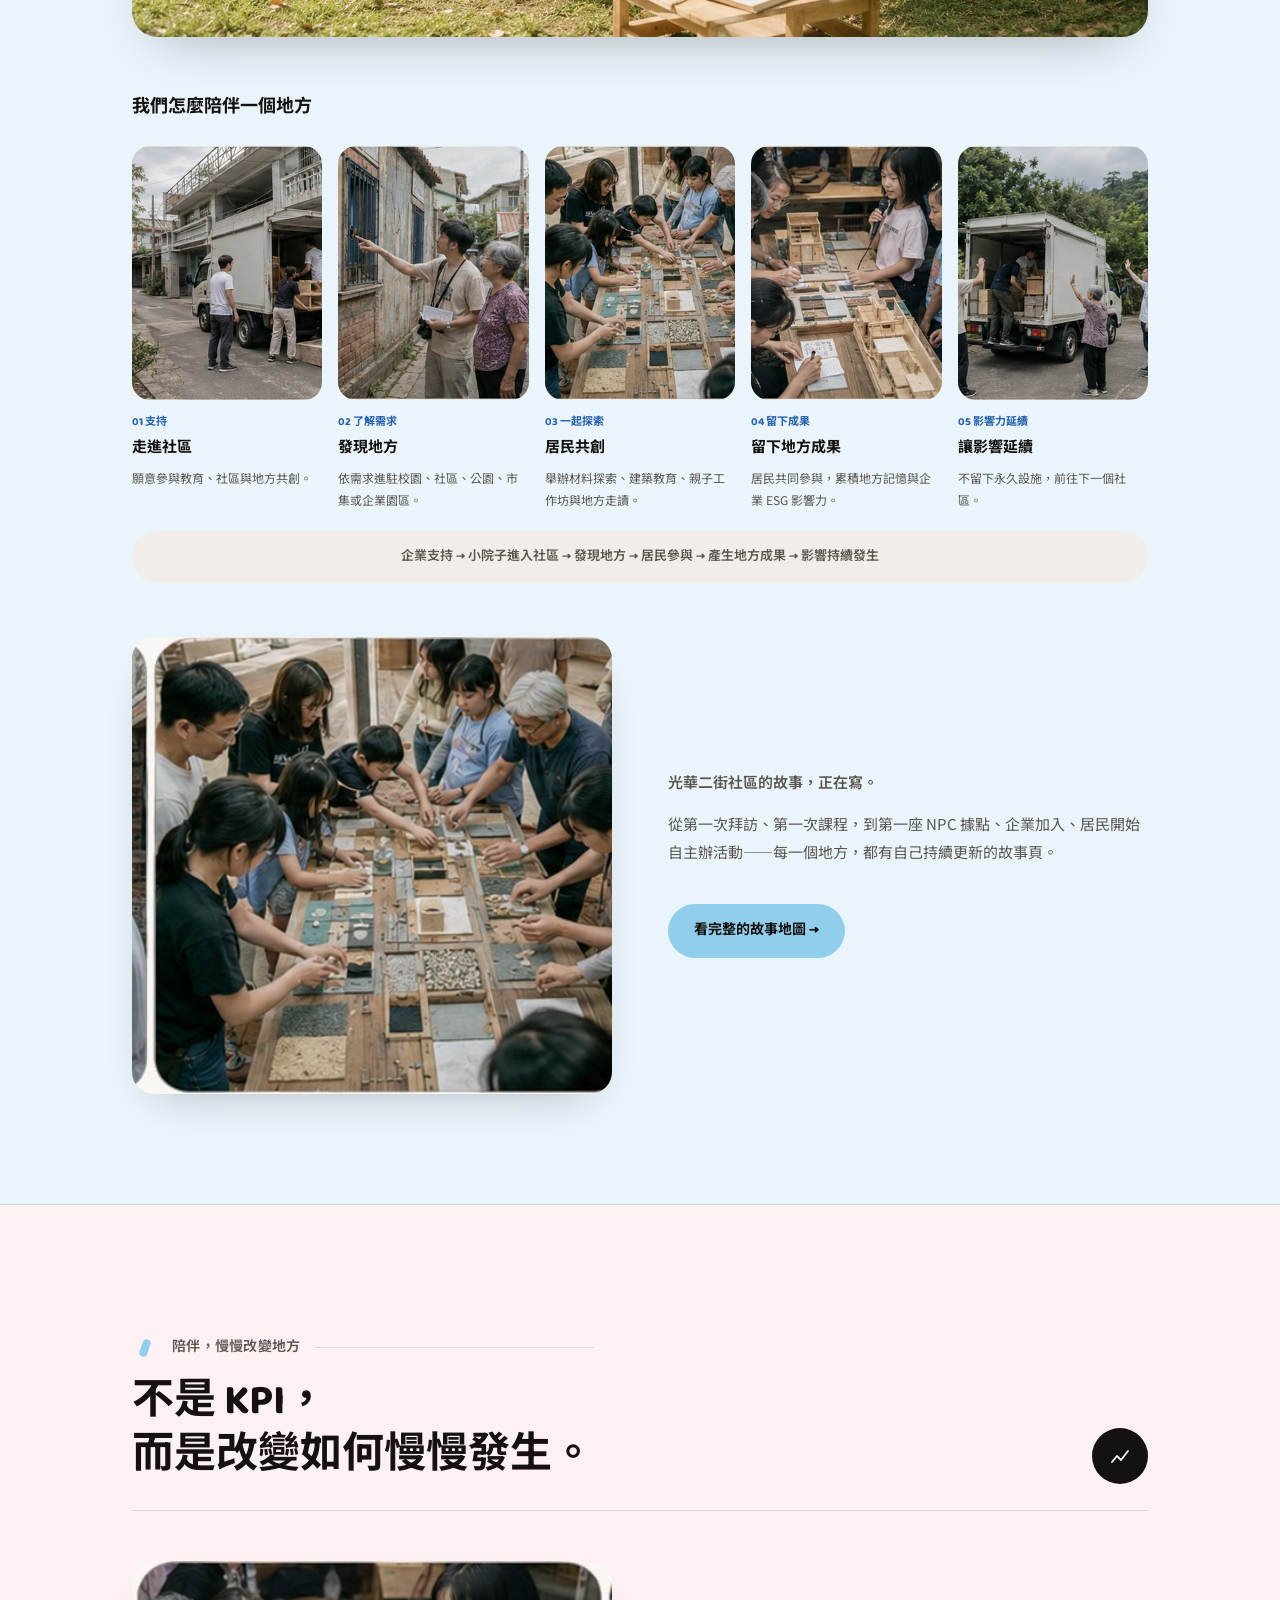
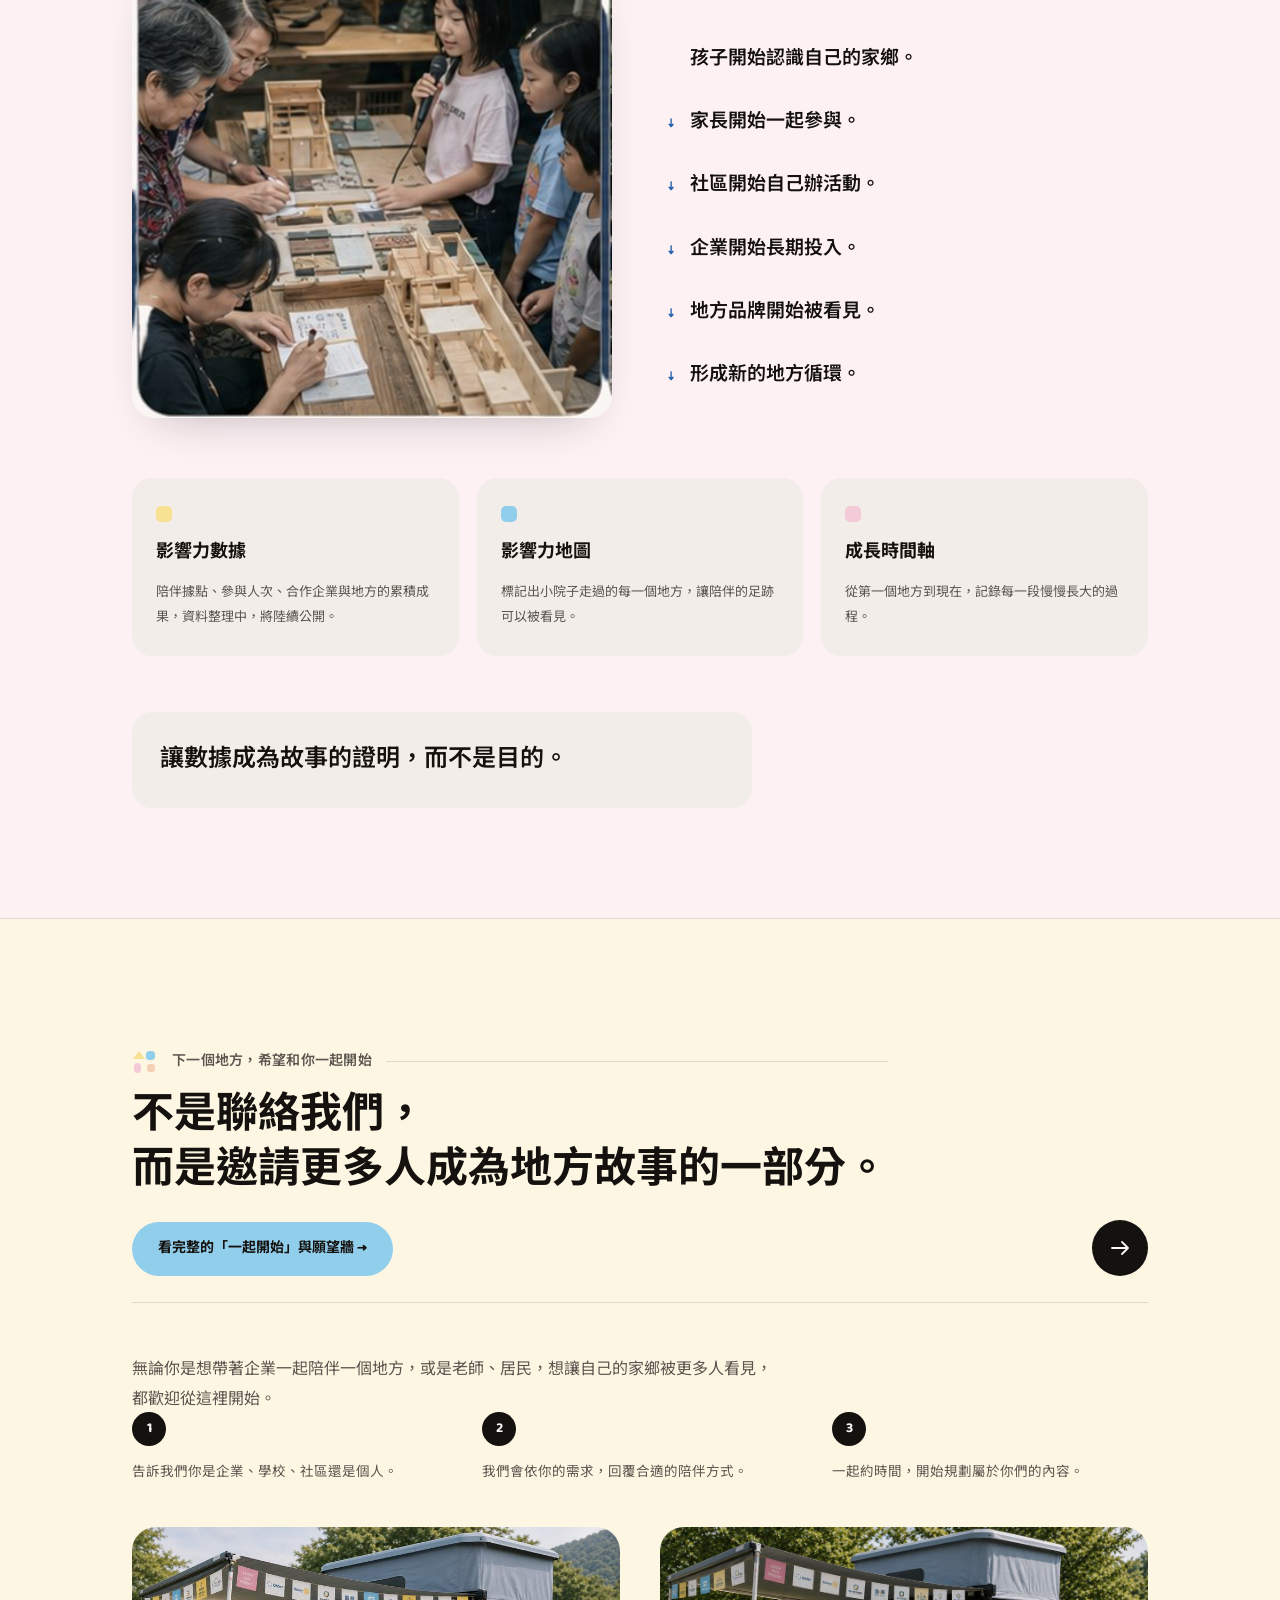
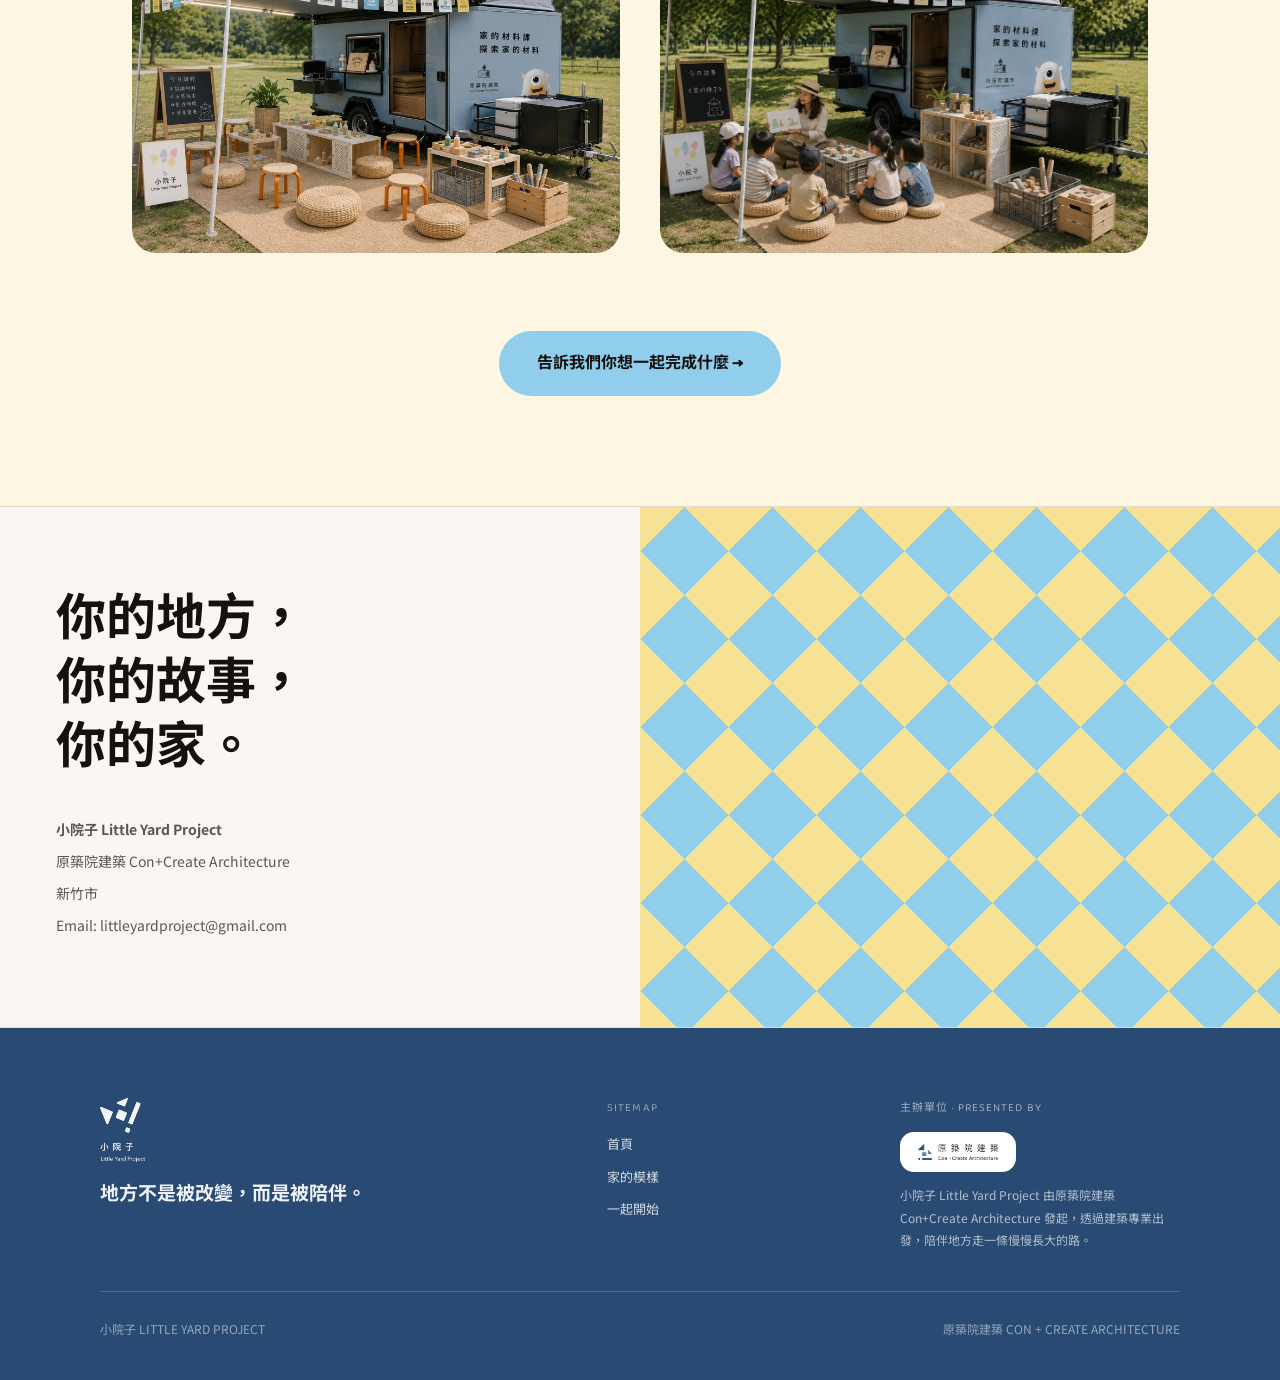
==== commit cdfe41af: "更新 index.html via EZPage" ====
--- a/index.html
+++ b/index.html
@@ -485,7 +485,7 @@
 
 <nav id="nav">
   <div class="brand">
-    <img src="assets/logo-mark.png" alt="小院子 Little Yard Project 標誌">
+    <img src="[data-uri]" alt="小院子 Little Yard Project 標誌">
     <div>
       <div class="name">小院子</div>
       <div class="sub">LITTLE YARD PROJECT</div>
@@ -499,7 +499,7 @@
     <a href="join.html">一起開始</a>
   </div>
   <a class="presented-by" href="#presenter">
-    <img src="assets/con-logo.png" alt="原築院建築">
+    <img src="[data-uri]" alt="原築院建築">
     主辦：原築院建築
   </a>
 </nav>
@@ -511,7 +511,7 @@
       <div class="hero-v2-badge">
         <span style="background:var(--yellow)"></span><span style="background:var(--pink)"></span><span style="background:var(--sky)"></span>
       </div>
-      <div class="badge reveal"><img src="assets/con-logo.png" alt="">由 原築院建築 Con+Create Architecture 發起</div>
+      <div class="badge reveal"><img src="[data-uri]" alt="">由 原築院建築 Con+Create Architecture 發起</div>
       <h1 class="reveal">一起，<br>找到<span class="accent">家</span>的樣子。</h1>
       <p class="hero-eng reveal">Let's Discover Home Together.</p>
       <p class="sub reveal">我們相信，真正的地方創生，不是一次活動，不是一個建築，也不是一項公益專案，而是透過教育、場域、公益與企業合作，陪伴地方慢慢建立新的連結，讓更多人願意留下來、參與、創造，最後共同成為一個家的樣子。</p>
@@ -519,7 +519,7 @@
       <div class="creed reveal" style="margin-top:24px;">地方不是被改變，而是被陪伴。</div>
     </div>
     <div class="hero-v2-art reveal">
-      <div class="inset"><img src="assets/hero-truck.jpg" alt="小院子行動教室，孩子們圍坐聽故事"></div>
+      <div class="inset"><img src="[data-uri]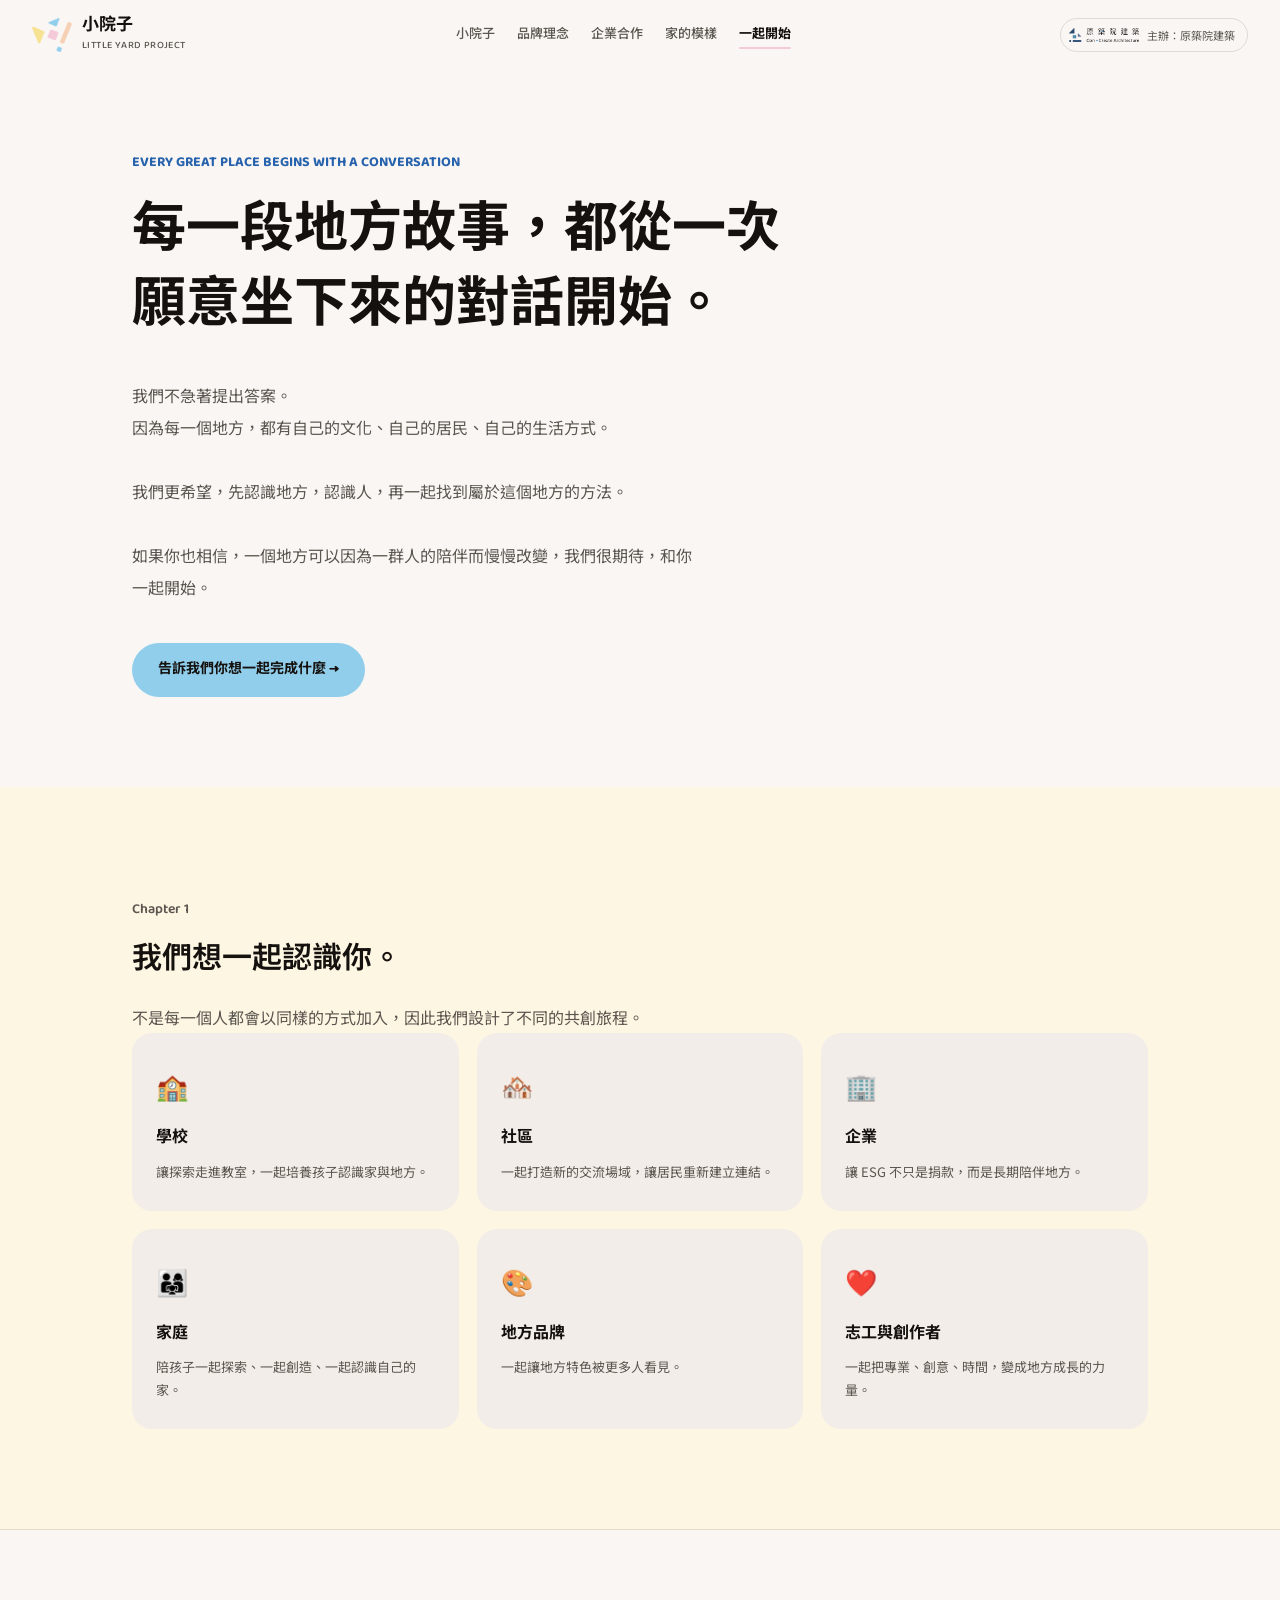
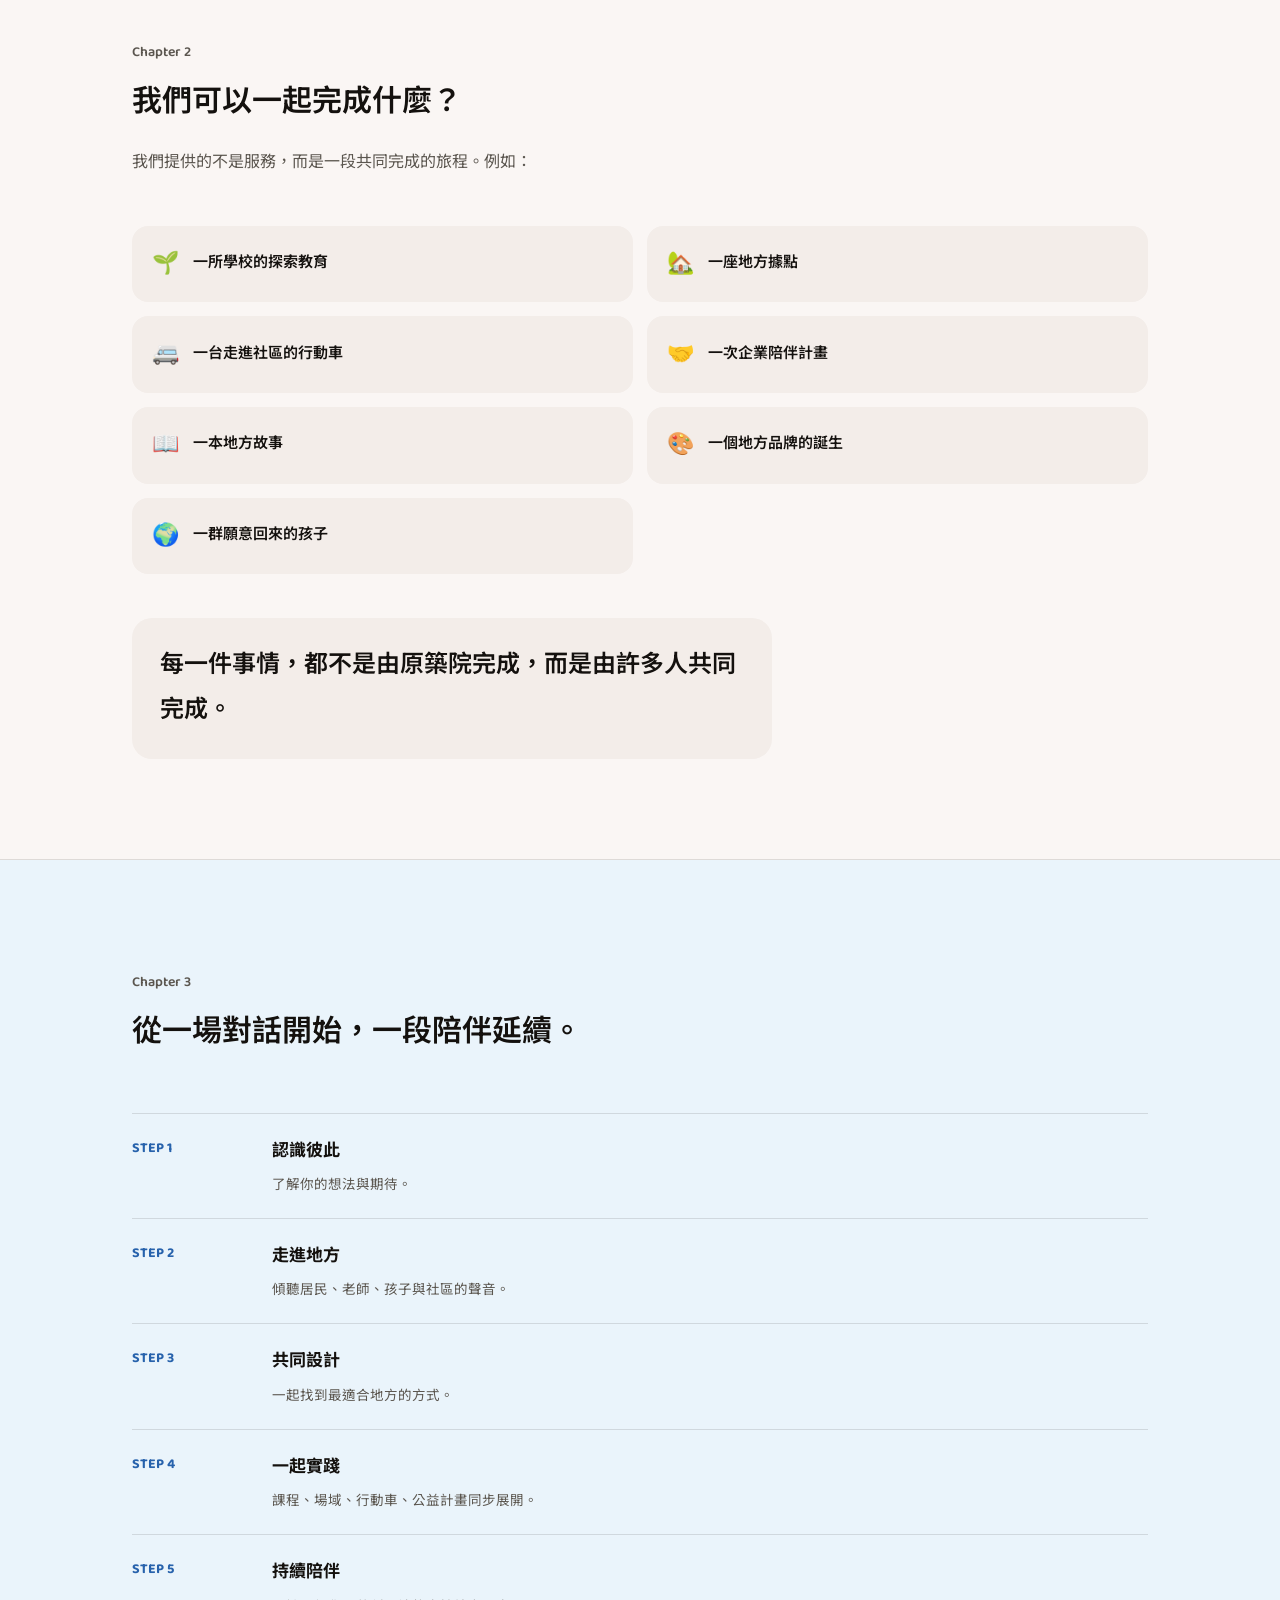
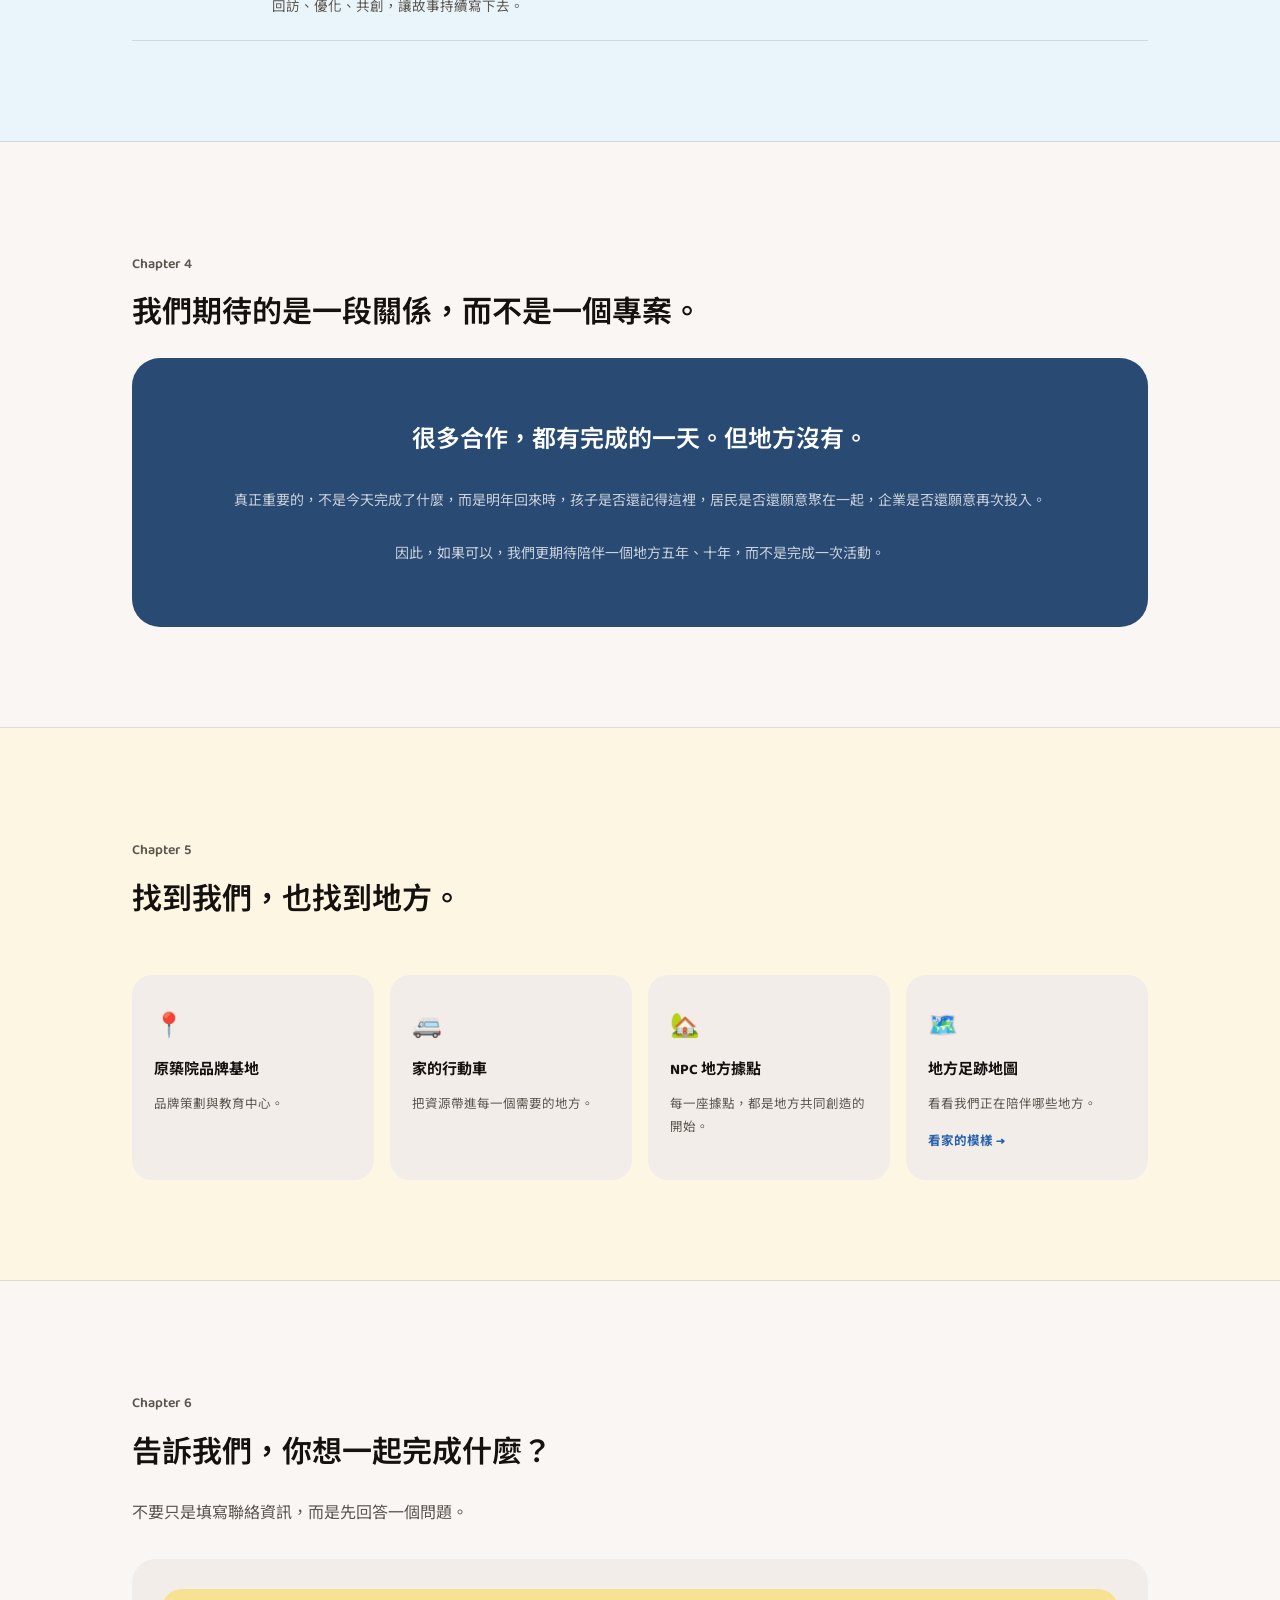
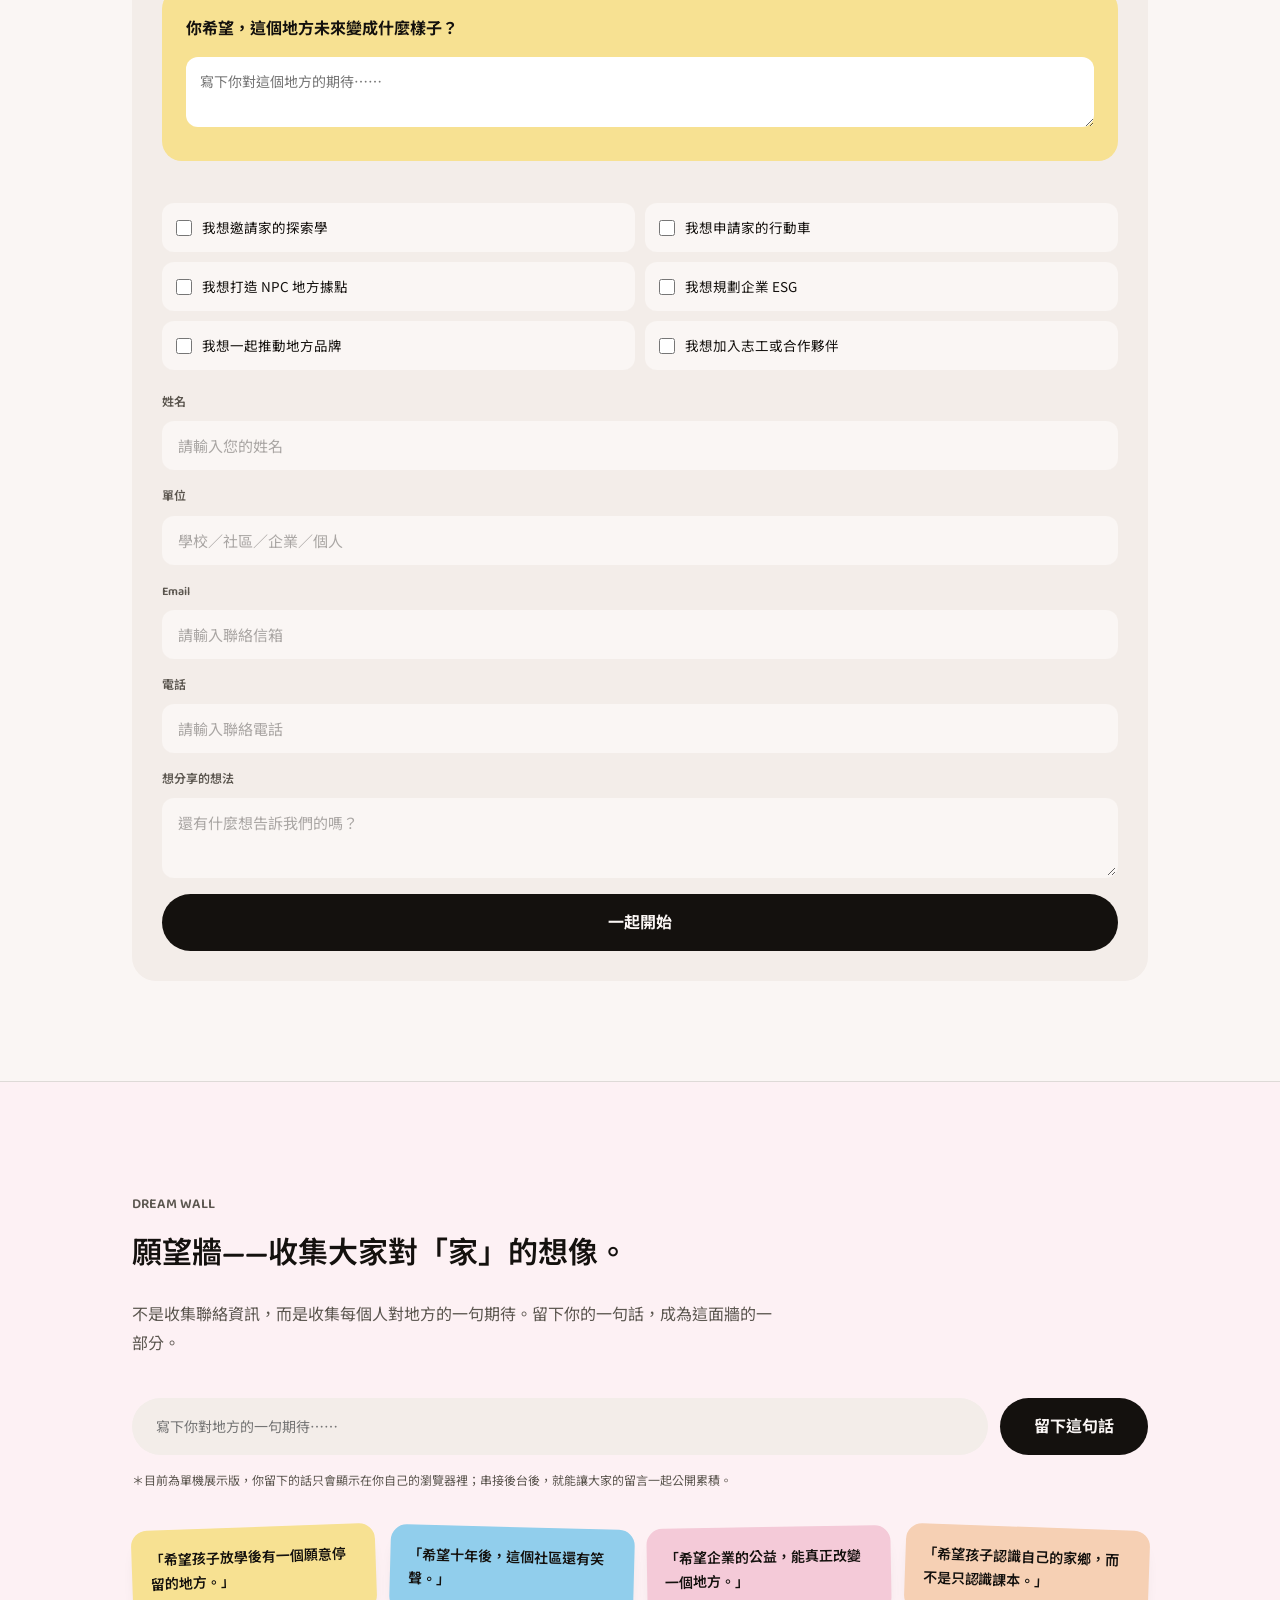
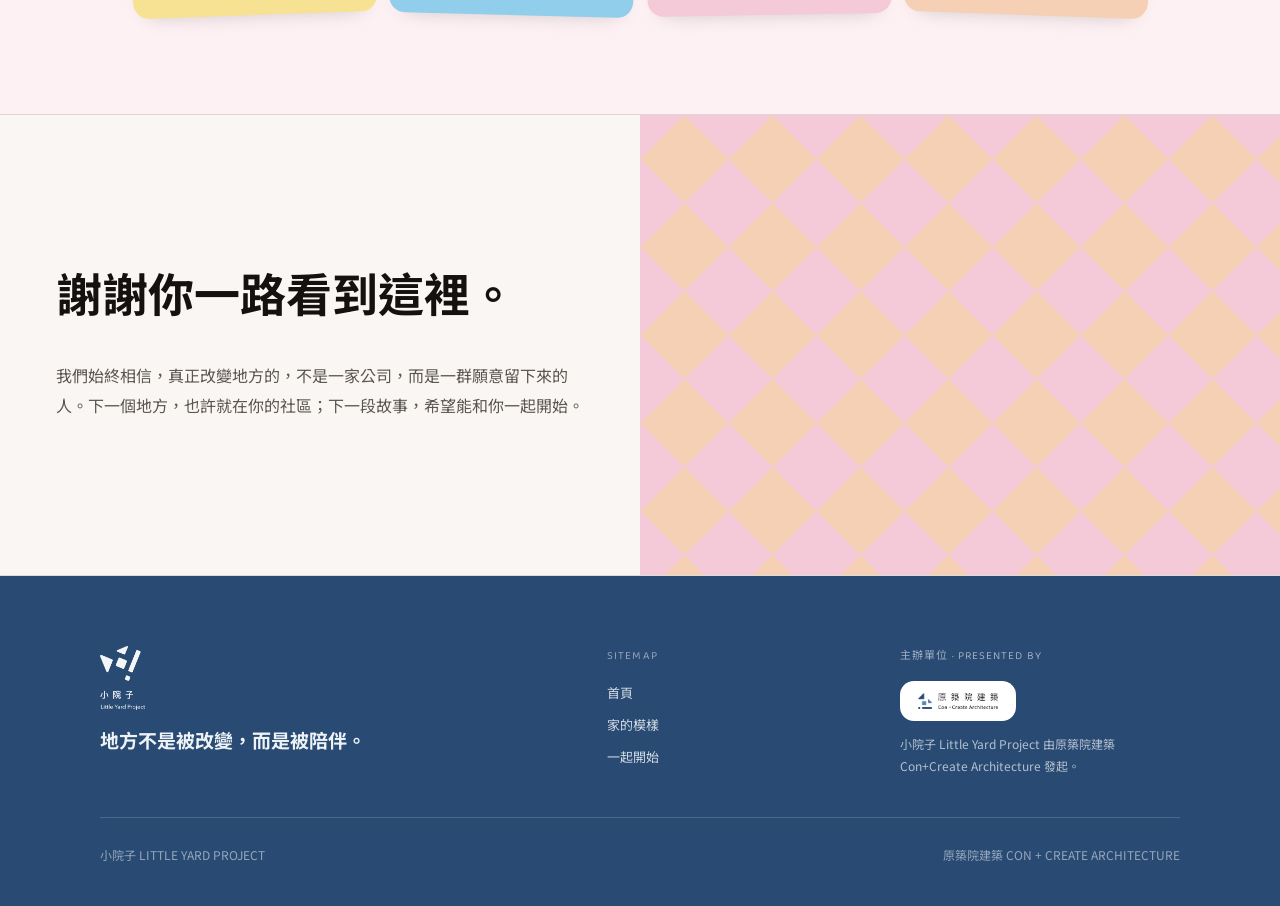
==== commit f5a9b116: "更新 index.html via EZPage" ====
--- a/index.html
+++ b/index.html
@@ -3,752 +3,245 @@
 <head>
 <meta charset="UTF-8">
 <meta name="viewport" content="width=device-width, initial-scale=1.0">
-<title>小院子 Little Yard Project｜每一個地方，都值得慢慢成為一個家</title>
+<title>一起開始｜小院子 Little Yard Project</title>
 <link rel="preconnect" href="https://fonts.googleapis.com">
 <link rel="preconnect" href="https://fonts.gstatic.com" crossorigin>
 <link href="https://fonts.googleapis.com/css2?family=Baloo+2:wght@500;600;700;800&family=Noto+Sans+TC:wght@400;500;700;900&display=swap" rel="stylesheet">
+<link rel="stylesheet" href="style.css">
 <style>
-
-  :root{
-    --paper: #FAF6F4;
-    --paper-2: #F3EDE9;
-    --ink: #14110E;
-    --ink-soft: #5B564F;
-
-    --yellow: #F7E192;
-    --peach:  #F6D0B4;
-    --pink:   #F4CAD8;
-    --sky:    #91CEEC;
-
-    --deepblue: #2762AC;
-    --lavender: #CEC0DE;
-
-    --navy:  #294A72;
-    --steel: #528CAF;
-    --slate: #627493;
-
-    --line: rgba(20,17,14,0.12);
-    --sans: 'Noto Sans TC', sans-serif;
-    --round: 'Baloo 2', 'Noto Sans TC', sans-serif;
-  }
-
-  *{box-sizing:border-box; margin:0; padding:0;}
-  html{scroll-behavior:smooth;}
-  body{
-    background:var(--paper);
-    color:var(--ink);
-    font-family:var(--sans);
-    line-height:1.85;
-    overflow-x:hidden;
-  }
-  img,svg{display:block; max-width:100%;}
-  a{color:inherit; text-decoration:none;}
-  ::selection{ background:var(--pink); color:var(--ink); }
-
-  .wrap{ max-width:1080px; margin:0 auto; padding:0 32px; }
-
-  .chapter{
-    position:relative;
-    padding:130px 0 110px;
-    border-bottom:1px solid var(--line);
-  }
-  .chapter:last-of-type{ border-bottom:none; }
-
-  h1,h2,h3{ font-family:var(--round); font-weight:700; color:var(--ink); }
-
-  .eyebrow{
-    display:flex; align-items:center; gap:14px;
-    font-family:var(--round);
-    font-size:14px; font-weight:600;
-    letter-spacing:0.02em;
-    color:var(--ink-soft);
-    margin-bottom:26px;
-  }
-  .eyebrow .mk{ width:26px; height:26px; flex:none; }
-  .eyebrow::after{ content:""; flex:1; height:1px; background:var(--line); }
-
-  .lead{
-    font-family:var(--round);
-    font-size:clamp(22px,3vw,30px);
-    font-weight:600;
-    color:var(--ink);
-    max-width:720px;
-    line-height:1.55;
-    margin-bottom:20px;
-  }
-  .body-text{ font-size:16px; color:var(--ink-soft); max-width:640px; }
-  .body-text + .body-text{ margin-top:14px; }
-
-  .pull{
-    font-family:var(--round);
-    font-size:clamp(19px,2.4vw,24px);
-    font-weight:600;
-    color:var(--ink);
-    max-width:620px;
-    margin-top:56px;
-    padding:26px 28px;
-    background:var(--paper-2);
-    border-radius:20px;
-    position:relative;
-  }
-
-  .reveal{ opacity:0; transform:translateY(22px); transition:opacity .8s ease, transform .8s ease; }
-  .reveal.in{ opacity:1; transform:translateY(0); }
-
-  /* ---------- shape motifs (brand mark language) ---------- */
-  .shape{ position:absolute; }
-  .shape.tri{ width:0; height:0; }
-  .tri-y{ border-left:26px solid transparent; border-right:26px solid transparent; border-top:40px solid var(--yellow); transform:rotate(8deg); }
-  .tri-sky{ border-left:20px solid transparent; border-right:20px solid transparent; border-bottom:32px solid var(--sky); transform:rotate(-12deg); }
-  .sq-pink{ width:38px; height:38px; background:var(--pink); border-radius:11px; transform:rotate(18deg); }
-  .sq-sky{ width:24px; height:24px; background:var(--sky); border-radius:8px; transform:rotate(24deg); }
-  .bar-peach{ width:18px; height:70px; background:var(--peach); border-radius:9px; transform:rotate(18deg); }
-
-  .float{ animation: drift 7s ease-in-out infinite; }
-  @keyframes drift{ 0%,100%{ transform:translateY(0) rotate(var(--r,0deg)); } 50%{ transform:translateY(-14px) rotate(var(--r,0deg)); } }
-
-  /* ---------- nav ---------- */
-  nav{
-    position:fixed; top:0; left:0; right:0; z-index:50;
-    display:flex; align-items:center; justify-content:space-between;
-    padding:16px 32px;
-    backdrop-filter: blur(10px);
-    background:rgba(250,246,244,0.82);
-    border-bottom:1px solid transparent;
-    transition:border-color .3s ease, box-shadow .3s ease;
-  }
-  nav.scrolled{ border-color:var(--line); box-shadow:0 8px 24px -20px rgba(0,0,0,0.4); }
-  .brand{ display:flex; align-items:center; gap:10px; }
-  .brand img{ height:34px; width:auto; }
-  .brand .name{ font-family:var(--round); font-weight:700; font-size:17px; line-height:1.15; }
-  .brand .sub{ font-family:var(--round); font-weight:500; font-size:10px; color:var(--ink-soft); letter-spacing:0.04em; }
-
-  .presented-by{
-    display:flex; align-items:center; gap:8px;
-    font-size:11px; color:var(--ink-soft);
-    border:1px solid var(--line);
-    padding:6px 12px 6px 8px;
-    border-radius:999px;
-  }
-  .presented-by img{ height:14px; width:auto; }
-  @media (max-width:640px){ .presented-by{ display:none; } }
-
-  .navlinks{ display:flex; gap:26px; font-size:13px; font-weight:500; }
-  @media (max-width:900px){ .navlinks{ display:none; } }
-  .navlinks a{ color:var(--ink-soft); position:relative; padding-bottom:4px; }
-  .navlinks a::after{ content:""; position:absolute; left:0; bottom:0; width:0; height:2px; background:var(--pink); border-radius:2px; transition:width .3s ease; }
-  .navlinks a:hover::after{ width:100%; }
-  .navlinks a:hover{ color:var(--ink); }
-
-  /* ---------- hero ---------- */
-  .hero{
-    min-height:100svh;
-    display:flex; flex-direction:column; justify-content:center;
-    position:relative;
-    padding:150px 32px 100px;
-    overflow:hidden;
-  }
-  .hero-art{
-    position:absolute; top:70px; right:-4%; width:46%; max-width:560px;
-    border-radius:28px; overflow:hidden;
-    box-shadow:0 30px 60px -30px rgba(20,17,14,0.35);
-    opacity:0.96;
-  }
-  @media (max-width:940px){ .hero-art{ opacity:0.35; width:70%; right:-20%; top:40px; } }
-
-  .hero-inner{ max-width:1080px; margin:0 auto; width:100%; position:relative; z-index:2; }
-  .hero .badge{
-    display:inline-flex; align-items:center; gap:8px;
-    font-family:var(--round); font-size:13px; font-weight:600; color:var(--navy);
-    background:rgba(41,74,114,0.08);
-    padding:8px 16px; border-radius:999px;
-    margin-bottom:30px;
-  }
-  .hero .badge img{ height:13px; width:auto; }
-  .hero h1{
-    font-size:clamp(34px, 5.4vw, 60px);
-    line-height:1.4;
-    max-width:760px;
-  }
-  .hero h1 .accent{ color:var(--deepblue); }
-  .hero-eng{ font-family:var(--round); font-weight:600; font-size:clamp(15px,1.8vw,19px); color:var(--ink-soft); margin-top:14px; letter-spacing:0.02em; }
-  .hero .sub{ margin-top:30px; max-width:540px; font-size:17px; color:var(--ink-soft); }
-  .hero .creed{
-    margin-top:46px;
-    font-family:var(--round); font-weight:600; font-size:15px; color:var(--ink);
-    display:inline-flex; align-items:center; gap:12px;
-    background:var(--paper-2);
-    padding:12px 20px; border-radius:14px;
-  }
-
-  .scroll-cue{
-    position:absolute; bottom:36px; left:32px;
-    display:flex; align-items:center; gap:10px;
-    font-family:var(--round); font-size:12px; font-weight:600; color:var(--ink-soft);
-  }
-  .scroll-cue .dot{ width:8px; height:8px; border-radius:50%; background:var(--pink); animation: bob 1.8s ease-in-out infinite; }
-  @keyframes bob{ 0%,100%{ transform:translateY(0);} 50%{ transform:translateY(6px);} }
-
-  /* ---------- why: belief grid ---------- */
-  .belief-grid{ margin-top:60px; display:grid; grid-template-columns:repeat(3, 1fr); gap:18px; }
-  @media (max-width:760px){ .belief-grid{ grid-template-columns:1fr 1fr; } }
-  @media (max-width:520px){ .belief-grid{ grid-template-columns:1fr; } }
-  .belief-card{
-    background:var(--paper-2);
-    border-radius:20px;
-    padding:28px 24px;
-    transition:transform .3s ease, background .3s ease;
-    cursor:pointer;
-  }
-  .belief-card:hover{ transform:translateY(-4px); background:var(--pink); }
-  .belief-card.open{ background:var(--pink); grid-column:span 1; }
-  .belief-card .dot-mark{ width:16px; height:16px; border-radius:5px; margin-bottom:14px; }
-  .belief-card .row{ display:flex; align-items:center; justify-content:space-between; gap:10px; }
-  .belief-card h3{ font-size:16px; font-weight:700; line-height:1.6; }
-  .belief-card .plus{ font-family:var(--round); font-size:20px; font-weight:700; color:var(--ink-soft); transition:transform .3s ease; flex:none; }
-  .belief-card.open .plus{ transform:rotate(45deg); }
-  .belief-card .more{
-    max-height:0; overflow:hidden; opacity:0;
-    transition:max-height .4s ease, opacity .4s ease, margin-top .4s ease;
-    font-size:13px; color:var(--ink-soft); line-height:1.85;
-  }
-  .belief-card.open .more{ max-height:400px; opacity:1; margin-top:16px; }
-
-  /* ---------- with: tag cloud ---------- */
-  .tag-grid{ margin-top:56px; display:flex; flex-wrap:wrap; gap:12px; }
-  .tag-pill{
-    font-family:var(--round); font-size:15px; font-weight:600;
-    padding:13px 22px;
-    border-radius:999px;
-    color:var(--ink);
-    background:var(--paper-2);
-    border:2px solid transparent;
-    transition:all .3s ease;
-  }
-  .tag-pill:nth-child(4n+1):hover{ background:var(--yellow); }
-  .tag-pill:nth-child(4n+2):hover{ background:var(--sky); }
-  .tag-pill:nth-child(4n+3):hover{ background:var(--pink); }
-  .tag-pill:nth-child(4n+4):hover{ background:var(--peach); }
-
-  /* ---------- with: participate / gain grids + partner strip ---------- */
-  .sub-heading{
-    font-family:var(--round); font-weight:700; font-size:18px; color:var(--ink);
-    margin-top:58px; margin-bottom:22px;
-    display:flex; align-items:center; gap:10px;
-  }
-  .sub-heading .n{
-    width:24px; height:24px; border-radius:8px; background:var(--paper-2);
-    display:flex; align-items:center; justify-content:center;
-    font-family:var(--round); font-size:12px; color:var(--ink-soft);
-  }
-  .mini-grid{ display:grid; grid-template-columns:repeat(4,1fr); gap:16px; }
-  @media (max-width:800px){ .mini-grid{ grid-template-columns:1fr 1fr; } }
-  @media (max-width:480px){ .mini-grid{ grid-template-columns:1fr; } }
-  .mini-card{ background:var(--paper-2); border-radius:18px; padding:22px 20px; }
-  .mini-card h4{ font-family:var(--round); font-weight:700; font-size:15px; margin-bottom:8px; color:var(--ink); }
-  .mini-card p{ font-size:12.5px; color:var(--ink-soft); line-height:1.7; }
-  .mini-card ul{ list-style:none; font-size:12.5px; color:var(--ink-soft); line-height:1.9; }
-
-  .partner-strip{ margin-top:58px; }
-  .partner-strip .label{ font-family:var(--round); font-size:12px; font-weight:600; color:var(--ink-soft); margin-bottom:16px; }
-  .partner-names{ display:flex; flex-wrap:wrap; gap:12px; }
-  .partner-chip{
-    font-family:var(--round); font-weight:600; font-size:13px; color:var(--navy);
-    background:rgba(41,74,114,0.07);
-    padding:9px 18px; border-radius:999px;
-  }
-
-  /* ---------- journey: process steps ---------- */
-  .process-steps{ margin-top:56px; display:grid; grid-template-columns:repeat(5,1fr); gap:14px; }
-  @media (max-width:900px){ .process-steps{ grid-template-columns:1fr 1fr; } }
-  @media (max-width:480px){ .process-steps{ grid-template-columns:1fr; } }
-  .process-step{ background:var(--paper-2); border-radius:18px; padding:20px 18px; position:relative; }
-  .process-step .pn{ font-family:var(--round); font-weight:700; font-size:12px; color:var(--deepblue); margin-bottom:10px; }
-  .process-step h4{ font-family:var(--round); font-weight:700; font-size:15px; margin-bottom:8px; }
-  .process-step p{ font-size:12px; color:var(--ink-soft); line-height:1.7; }
-  .process-flow{
-    margin-top:20px; font-family:var(--round); font-size:13px; font-weight:600; color:var(--ink-soft);
-    background:var(--paper-2); border-radius:999px; padding:14px 22px; text-align:center;
-    line-height:1.8;
-  }
-
-  .place-chips{ margin-top:22px; display:flex; flex-wrap:wrap; gap:10px; }
-  .place-chip{ font-family:var(--round); font-size:13px; font-weight:600; color:var(--ink); background:var(--paper); border:1.5px solid var(--line); padding:8px 16px; border-radius:999px; }
-
-  .hero-split{ display:grid; grid-template-columns:1.05fr 1fr; gap:64px; align-items:center; max-width:1200px; }
-  @media (max-width:940px){ .hero-split{ grid-template-columns:1fr; gap:0; } }
-
-  /* ---------- template-style section devices ---------- */
-  .chapter.bg-sky{ background:#EAF4FB; }
-  .chapter.bg-yellow{ background:#FDF6E3; }
-  .chapter.bg-pink{ background:#FDF1F4; }
-
-  .section-head{
-    display:flex; align-items:flex-end; justify-content:space-between; gap:24px;
-    padding-bottom:26px; margin-bottom:50px; border-bottom:1px solid var(--line);
-  }
-  .section-head h2{ font-size:clamp(28px,4vw,42px); line-height:1.3; }
-  .badge-icon{
-    width:56px; height:56px; border-radius:50%; background:var(--ink); color:var(--paper);
-    display:flex; align-items:center; justify-content:center; flex:none;
-  }
-  .badge-icon svg{ width:24px; height:24px; }
-
-  .banner-photo{ border-radius:26px; overflow:hidden; margin-bottom:54px; box-shadow:0 24px 50px -28px rgba(20,17,14,0.35); }
-  .banner-photo img{ width:100%; }
-
-  .split-2col{ display:grid; grid-template-columns:1fr 1fr; gap:56px; align-items:center; }
-  @media (max-width:820px){ .split-2col{ grid-template-columns:1fr; gap:32px; } }
-  .split-2col .ph{ border-radius:22px; overflow:hidden; box-shadow:0 20px 44px -26px rgba(20,17,14,0.32); }
-  .split-2col .ph img{ width:100%; display:block; }
-  .split-2col .tx p{ font-size:15px; color:var(--ink-soft); margin-bottom:16px; }
-  .split-2col .tx p:last-child{ margin-bottom:0; }
-
-  .lineup-grid{ display:grid; grid-template-columns:repeat(5,1fr); gap:16px; }
-  @media (max-width:900px){ .lineup-grid{ grid-template-columns:repeat(2,1fr); } }
-  @media (max-width:480px){ .lineup-grid{ grid-template-columns:1fr; } }
-  .lineup-card .ph{ border-radius:18px; overflow:hidden; margin-bottom:12px; aspect-ratio:3/4; }
-  .lineup-card .ph img{ width:100%; height:100%; object-fit:cover; }
-  .lineup-card .step-n{ font-family:var(--round); font-size:11px; font-weight:700; color:var(--deepblue); margin-bottom:3px; }
-  .lineup-card h4{ font-family:var(--round); font-weight:700; font-size:15px; margin-bottom:4px; }
-  .lineup-card p{ font-size:12px; color:var(--ink-soft); }
-
-  .feature-photo-grid{ display:grid; grid-template-columns:repeat(4,1fr); gap:16px; margin-top:54px; }
-  @media (max-width:820px){ .feature-photo-grid{ grid-template-columns:1fr 1fr; } }
-  @media (max-width:480px){ .feature-photo-grid{ grid-template-columns:1fr; } }
-  .feature-photo-grid .ph{ border-radius:20px; overflow:hidden; box-shadow:0 16px 32px -22px rgba(20,17,14,0.3); }
-  .feature-photo-grid .ph img{ width:100%; display:block; }
-
-  .booking-steps{ display:flex; gap:34px; margin-bottom:44px; flex-wrap:wrap; }
-  .booking-step{ flex:1; min-width:180px; }
-  .booking-step .sn{
-    width:34px; height:34px; border-radius:50%; background:var(--ink); color:var(--paper);
-    display:flex; align-items:center; justify-content:center; font-family:var(--round); font-weight:700; font-size:14px;
-    margin-bottom:12px;
-  }
-  .booking-step p{ font-size:13.5px; color:var(--ink-soft); }
-
-  .booking-split{ display:grid; grid-template-columns:1fr 1fr; gap:40px; }
-  @media (max-width:900px){ .booking-split{ grid-template-columns:1fr; } }
-  .booking-split .ph{ border-radius:24px; overflow:hidden; }
-  .booking-split .ph img{ width:100%; height:100%; object-fit:cover; display:block; }
-
-  /* ---------- hero v2 with pattern backdrop ---------- */
-  .hero-v2-art{
-    position:relative; border-radius:28px; overflow:hidden;
-    background:
-      repeating-linear-gradient(135deg, var(--yellow) 0 34px, transparent 34px 40px),
-      var(--sky);
-    display:flex; align-items:center; justify-content:center;
-    aspect-ratio:1/1;
-  }
-  .hero-v2-art .inset{
-    width:78%; border-radius:22px; overflow:hidden; box-shadow:0 26px 50px -20px rgba(20,17,14,0.4);
-    transform:rotate(-1.2deg);
-  }
-  .hero-v2-art .inset img{ width:100%; display:block; }
-  @media (max-width:940px){ .hero-v2-art{ display:none; } }
-  .hero-v2-badge{
-    width:44px; height:44px; margin-bottom:26px;
-    display:flex; gap:4px; align-items:center;
-  }
-  .hero-v2-badge span{ width:10px; height:22px; border-radius:5px; }
-  .cta-pill{
-    display:inline-flex; align-items:center; gap:8px;
-    background:var(--sky); color:var(--ink);
-    font-family:var(--round); font-weight:700; font-size:14px;
-    padding:14px 26px; border-radius:999px; margin-top:34px;
-    transition:transform .25s ease, background .25s ease;
-  }
-  .cta-pill:hover{ background:var(--ink); color:var(--paper); transform:translateY(-2px); }
-
-  /* ---------- journey: colorful path timeline ---------- */
-  .journey-wrap{ position:relative; margin-top:64px; }
-  .journey-line{
-    position:absolute; left:19px; top:8px; bottom:8px; width:3px;
-    background: repeating-linear-gradient(180deg, var(--pink) 0 10px, transparent 10px 18px);
-    border-radius:2px;
-  }
-  @media (max-width:600px){ .journey-line{ left:13px; } }
-  .milestones{ display:flex; flex-direction:column; padding-left:64px; }
-  @media (max-width:600px){ .milestones{ padding-left:48px; } }
-  .milestone{ position:relative; padding:22px 0; }
-  .milestone .dot{
-    position:absolute; left:-56px; top:26px;
-    width:14px; height:14px; border-radius:5px;
-    border:3px solid var(--paper);
-    box-shadow:0 0 0 2px var(--line);
-  }
-  @media (max-width:600px){ .milestone .dot{ left:-42px; } }
-  .milestone:nth-child(4n+1) .dot{ background:var(--yellow); }
-  .milestone:nth-child(4n+2) .dot{ background:var(--sky); }
-  .milestone:nth-child(4n+3) .dot{ background:var(--pink); }
-  .milestone:nth-child(4n+4) .dot{ background:var(--peach); }
-  .milestone.origin .dot{ width:20px; height:20px; left:-59px; top:23px; background:var(--deepblue); }
-  @media (max-width:600px){ .milestone.origin .dot{ left:-45px; } }
-  .milestone .m-title{ font-family:var(--round); font-size:19px; font-weight:700; margin-bottom:3px; }
-  .milestone.origin .m-title{ color:var(--deepblue); font-size:22px; }
-  .milestone .m-note{ font-size:14px; color:var(--ink-soft); }
-  .milestone.ellipsis{ color:var(--ink-soft); font-family:var(--round); font-weight:600; font-size:14px; padding-top:10px; }
-
-  /* ---------- impact ---------- */
-  .flow{ margin-top:56px; display:flex; flex-direction:column; }
-  .flow-step{ display:flex; align-items:baseline; gap:16px; padding:14px 0; font-family:var(--round); font-weight:600; font-size:clamp(16px,2vw,19px); }
-  .flow-step .arrow{ color:var(--deepblue); font-size:14px; }
-  .flow-step:first-child .arrow{ visibility:hidden; }
-
-  .impact-cards{ margin-top:60px; display:grid; grid-template-columns:repeat(3,1fr); gap:18px; }
-  @media (max-width:760px){ .impact-cards{ grid-template-columns:1fr; } }
-  .impact-card{ border-radius:20px; padding:28px 24px; background:var(--paper-2); }
-  .impact-card .dot-mark{ width:16px; height:16px; border-radius:5px; margin-bottom:14px; }
-  .impact-card h3{ font-size:18px; font-weight:700; margin-bottom:10px; }
-  .impact-card p{ font-size:13px; color:var(--ink-soft); }
-
-  /* ---------- join ---------- */
-  .join-grid{ margin-top:56px; display:grid; grid-template-columns:1fr 1fr; gap:64px; }
-  @media (max-width:800px){ .join-grid{ grid-template-columns:1fr; gap:40px; } }
-  .join-copy .body-text{ margin-top:18px; }
-  .join-list{ margin-top:26px; }
-  .join-list .row{ display:flex; gap:14px; padding:13px 0; border-top:1px solid var(--line); font-size:14px; color:var(--ink-soft); }
-  .join-list .row:last-child{ border-bottom:1px solid var(--line); }
-  .join-list .row b{ color:var(--ink); font-weight:700; min-width:64px; font-family:var(--round); }
-
-  form{ display:flex; flex-direction:column; gap:16px; background:var(--paper-2); padding:30px; border-radius:24px; }
-  .field{ display:flex; flex-direction:column; gap:7px; }
-  .field label{ font-family:var(--round); font-size:12px; font-weight:600; color:var(--ink-soft); }
-  .field input, .field select, .field textarea{
-    background:var(--paper);
-    border:2px solid transparent;
-    border-radius:12px;
-    padding:12px 14px;
-    font-family:var(--sans);
-    font-size:15px;
-    color:var(--ink);
-    outline:none;
-    resize:vertical;
-  }
-  .field textarea{ min-height:80px; }
-  .field input:focus, .field select:focus, .field textarea:focus{ border-color:var(--sky); }
-  .field input::placeholder, .field textarea::placeholder{ color:rgba(20,17,14,0.35); }
-
-  .submit-btn{
-    margin-top:6px; align-self:flex-start;
-    background:var(--ink); color:var(--paper);
-    border:none; font-family:var(--round); font-weight:700; font-size:16px;
-    padding:15px 34px; border-radius:999px; cursor:pointer;
-    transition:background .3s ease, transform .2s ease;
-  }
-  .submit-btn:hover{ background:var(--deepblue); transform:translateY(-1px); }
-  .submit-btn:focus-visible, a:focus-visible, .navlinks a:focus-visible{ outline:2px solid var(--deepblue); outline-offset:3px; }
-
-  /* ---------- closing cta with geometric pattern ---------- */
-  .closing-cta{ background:var(--paper); padding:0; border-bottom:1px solid var(--line); }
-  .closing-grid{ display:grid; grid-template-columns:1fr 1fr; min-height:520px; }
-  @media (max-width:860px){ .closing-grid{ grid-template-columns:1fr; min-height:auto; } }
-  .closing-text{ display:flex; flex-direction:column; justify-content:center; padding:80px 56px; }
-  .closing-text h2{ font-size:clamp(30px,4.6vw,50px); line-height:1.28; margin-bottom:36px; }
-  .closing-text .info p{ font-size:14px; color:var(--ink-soft); margin-bottom:6px; }
-  .closing-pattern{
-    background-image:
-      linear-gradient(135deg, var(--yellow) 25%, transparent 25.5%, transparent 75%, var(--yellow) 75.5%),
-      linear-gradient(45deg, var(--yellow) 25%, var(--sky) 25.5%, var(--sky) 75%, var(--yellow) 75.5%);
-    background-size:88px 88px;
-    background-position:0 0, 0 0;
-    min-height:360px;
-  }
-  @media (max-width:860px){ .closing-pattern{ min-height:220px; } }
-
-  /* ---------- footer / presented by ---------- */
-  footer{ background:var(--navy); color:#EDF2F7; padding:70px 32px 40px; }
-  .footer-wrap{ max-width:1080px; margin:0 auto; }
-  .footer-top{ display:flex; flex-wrap:wrap; justify-content:space-between; align-items:flex-start; gap:40px; padding-bottom:40px; border-bottom:1px solid rgba(255,255,255,0.16); }
-  .footer-brand .creed{ font-family:var(--round); font-weight:700; font-size:19px; margin-bottom:10px; max-width:360px; line-height:1.6; }
-  .footer-brand img.small-lockup{ height:64px; width:auto; margin-bottom:18px; filter:brightness(0) invert(1); opacity:0.95; }
-  .footer-nav{ display:flex; flex-direction:column; gap:8px; }
-  .footer-nav .label{ font-size:11px; letter-spacing:0.1em; color:rgba(237,242,247,0.55); margin-bottom:6px; text-transform:uppercase; font-family:var(--round); }
-  .footer-nav a{ font-size:13px; color:rgba(237,242,247,0.85); }
-  .footer-nav a:hover{ color:#fff; text-decoration:underline; }
-  .presenter{ text-align:left; }
-  .presenter .label{ font-size:11px; letter-spacing:0.1em; color:rgba(237,242,247,0.6); margin-bottom:14px; text-transform:uppercase; font-family:var(--round); }
-  .presenter img{ height:40px; width:auto; background:#fff; padding:12px 18px; border-radius:14px; }
-  .presenter p{ font-size:12px; color:rgba(237,242,247,0.7); margin-top:12px; max-width:280px; }
-  .footer-bottom{ padding-top:26px; display:flex; justify-content:space-between; flex-wrap:wrap; gap:12px; font-size:12px; color:rgba(237,242,247,0.55); }
-
-  @media (prefers-reduced-motion: reduce){
-    html{ scroll-behavior:auto; }
-    .reveal{ transition:none; opacity:1; transform:none; }
-    .scroll-cue .dot, .float{ animation:none; }
-  }
+  .join-hero{ padding:150px 32px 90px; text-align:left; }
+  .join-hero .eng{ font-family:var(--round); font-size:14px; font-weight:700; color:var(--deepblue); margin-bottom:18px; }
+  .join-hero h1{ font-size:clamp(32px,5vw,54px); line-height:1.4; max-width:820px; margin-bottom:34px; }
+  .poem{ font-size:16px; color:var(--ink-soft); max-width:560px; line-height:2; margin-bottom:40px; }
+
+  .who-grid{ display:grid; grid-template-columns:repeat(3,1fr); gap:18px; }
+  @media (max-width:820px){ .who-grid{ grid-template-columns:1fr 1fr; } }
+  @media (max-width:520px){ .who-grid{ grid-template-columns:1fr; } }
+  .who-card{ background:var(--paper-2); border-radius:20px; padding:28px 24px; transition:transform .3s ease, background .3s ease; }
+  .who-card:hover{ transform:translateY(-4px); background:var(--pink); }
+  .who-card .ic{ font-size:26px; margin-bottom:14px; }
+  .who-card h4{ font-family:var(--round); font-weight:700; font-size:16px; margin-bottom:8px; }
+  .who-card p{ font-size:13px; color:var(--ink-soft); line-height:1.7; }
+
+  .outcome-list{ display:grid; grid-template-columns:1fr 1fr; gap:14px; margin-top:50px; }
+  @media (max-width:640px){ .outcome-list{ grid-template-columns:1fr; } }
+  .outcome-item{ display:flex; align-items:center; gap:14px; background:var(--paper-2); border-radius:16px; padding:18px 20px; font-family:var(--round); font-weight:600; font-size:15px; }
+  .outcome-item .ic{ font-size:22px; flex:none; }
+
+  .process-rail{ margin-top:56px; display:flex; flex-direction:column; }
+  .process-row{ display:grid; grid-template-columns:120px 1fr; gap:20px; padding:22px 0; border-top:1px solid var(--line); }
+  .process-row:last-child{ border-bottom:1px solid var(--line); }
+  .process-row .step-label{ font-family:var(--round); font-weight:700; color:var(--deepblue); font-size:14px; }
+  .process-row h4{ font-family:var(--round); font-weight:700; font-size:17px; margin-bottom:4px; }
+  .process-row p{ font-size:13.5px; color:var(--ink-soft); }
+
+  .relationship-quote{
+    background:var(--navy); color:#fff; border-radius:28px; padding:60px 50px; margin-top:10px;
+    font-family:var(--round); font-weight:600; font-size:clamp(18px,2.4vw,24px); line-height:1.9; text-align:center;
+  }
+  .relationship-quote .small{ font-size:14px; font-weight:400; color:rgba(255,255,255,0.75); margin-top:24px; line-height:1.9; }
+
+  .find-grid{ display:grid; grid-template-columns:repeat(4,1fr); gap:16px; margin-top:50px; }
+  @media (max-width:820px){ .find-grid{ grid-template-columns:1fr 1fr; } }
+  @media (max-width:480px){ .find-grid{ grid-template-columns:1fr; } }
+  .find-card{ background:var(--paper-2); border-radius:20px; padding:26px 22px; }
+  .find-card .ic{ font-size:24px; margin-bottom:12px; }
+  .find-card h4{ font-family:var(--round); font-weight:700; font-size:15px; margin-bottom:6px; }
+  .find-card p{ font-size:12.5px; color:var(--ink-soft); margin-bottom:10px; }
+  .find-card a{ font-family:var(--round); font-size:12.5px; font-weight:700; color:var(--deepblue); }
+
+  .checkbox-grid{ display:grid; grid-template-columns:1fr 1fr; gap:10px; margin-bottom:6px; }
+  @media (max-width:560px){ .checkbox-grid{ grid-template-columns:1fr; } }
+  .checkbox-item{ display:flex; align-items:center; gap:10px; background:var(--paper); border-radius:12px; padding:12px 14px; font-size:13.5px; }
+  .checkbox-item input{ width:16px; height:16px; flex:none; }
+
+  .question-box{ background:var(--yellow); border-radius:20px; padding:26px 24px; margin-bottom:26px; }
+  .question-box label{ font-family:var(--round); font-weight:700; font-size:16px; display:block; margin-bottom:12px; }
+  .question-box textarea{ width:100%; border:none; border-radius:12px; padding:14px; font-family:var(--sans); font-size:14px; min-height:70px; resize:vertical; }
+
+  .wall-grid{ display:grid; grid-template-columns:repeat(4,1fr); gap:14px; margin-top:36px; }
+  @media (max-width:900px){ .wall-grid{ grid-template-columns:1fr 1fr; } }
+  @media (max-width:520px){ .wall-grid{ grid-template-columns:1fr; } }
+  .wall-card{
+    border-radius:16px; padding:20px 18px; font-family:var(--round); font-size:14px; line-height:1.7; font-weight:600;
+    box-shadow:0 10px 22px -16px rgba(20,17,14,0.3); transform:rotate(var(--rot,0deg));
+  }
+  .wall-form{ display:flex; gap:12px; margin-top:40px; flex-wrap:wrap; }
+  .wall-form input{ flex:1; min-width:220px; background:var(--paper-2); border:2px solid transparent; border-radius:999px; padding:14px 22px; font-family:var(--sans); font-size:14px; outline:none; }
+  .wall-form input:focus{ border-color:var(--sky); }
+  .wall-form button{ white-space:nowrap; }
+  .wall-note{ font-size:12px; color:var(--ink-soft); margin-top:14px; }
 </style>
 </head>
 <body>
 
 <nav id="nav">
-  <div class="brand">
+  <a class="brand" href="index.html">
     <img src="[data-uri]" alt="小院子 Little Yard Project 標誌">
     <div>
       <div class="name">小院子</div>
       <div class="sub">LITTLE YARD PROJECT</div>
     </div>
-  </div>
+  </a>
   <div class="navlinks">
     <a href="index.html">小院子</a>
-    <a href="#why">品牌理念</a>
-    <a href="#with">企業合作</a>
+    <a href="index.html#why">品牌理念</a>
+    <a href="index.html#with">企業合作</a>
     <a href="story.html">家的模樣</a>
-    <a href="join.html">一起開始</a>
-  </div>
-  <a class="presented-by" href="#presenter">
+    <a href="join.html" class="active">一起開始</a>
+  </div>
+  <a class="presented-by" href="index.html#presenter">
     <img src="[data-uri]" alt="原築院建築">
     主辦：原築院建築
   </a>
 </nav>
 
-<!-- ============ HERO / 品牌理念 ============ -->
-<header class="hero" id="why">
-  <div class="hero-inner hero-split">
-    <div>
-      <div class="hero-v2-badge">
-        <span style="background:var(--yellow)"></span><span style="background:var(--pink)"></span><span style="background:var(--sky)"></span>
-      </div>
-      <div class="badge reveal"><img src="[data-uri]" alt="">由 原築院建築 Con+Create Architecture 發起</div>
-      <h1 class="reveal">一起，<br>找到<span class="accent">家</span>的樣子。</h1>
-      <p class="hero-eng reveal">Let's Discover Home Together.</p>
-      <p class="sub reveal">我們相信，真正的地方創生，不是一次活動，不是一個建築，也不是一項公益專案，而是透過教育、場域、公益與企業合作，陪伴地方慢慢建立新的連結，讓更多人願意留下來、參與、創造，最後共同成為一個家的樣子。</p>
-      <a href="#why-detail" class="cta-pill reveal">認識小院子 →</a>
-      <div class="creed reveal" style="margin-top:24px;">地方不是被改變，而是被陪伴。</div>
-    </div>
-    <div class="hero-v2-art reveal">
-      <div class="inset"><img src="[data-uri]